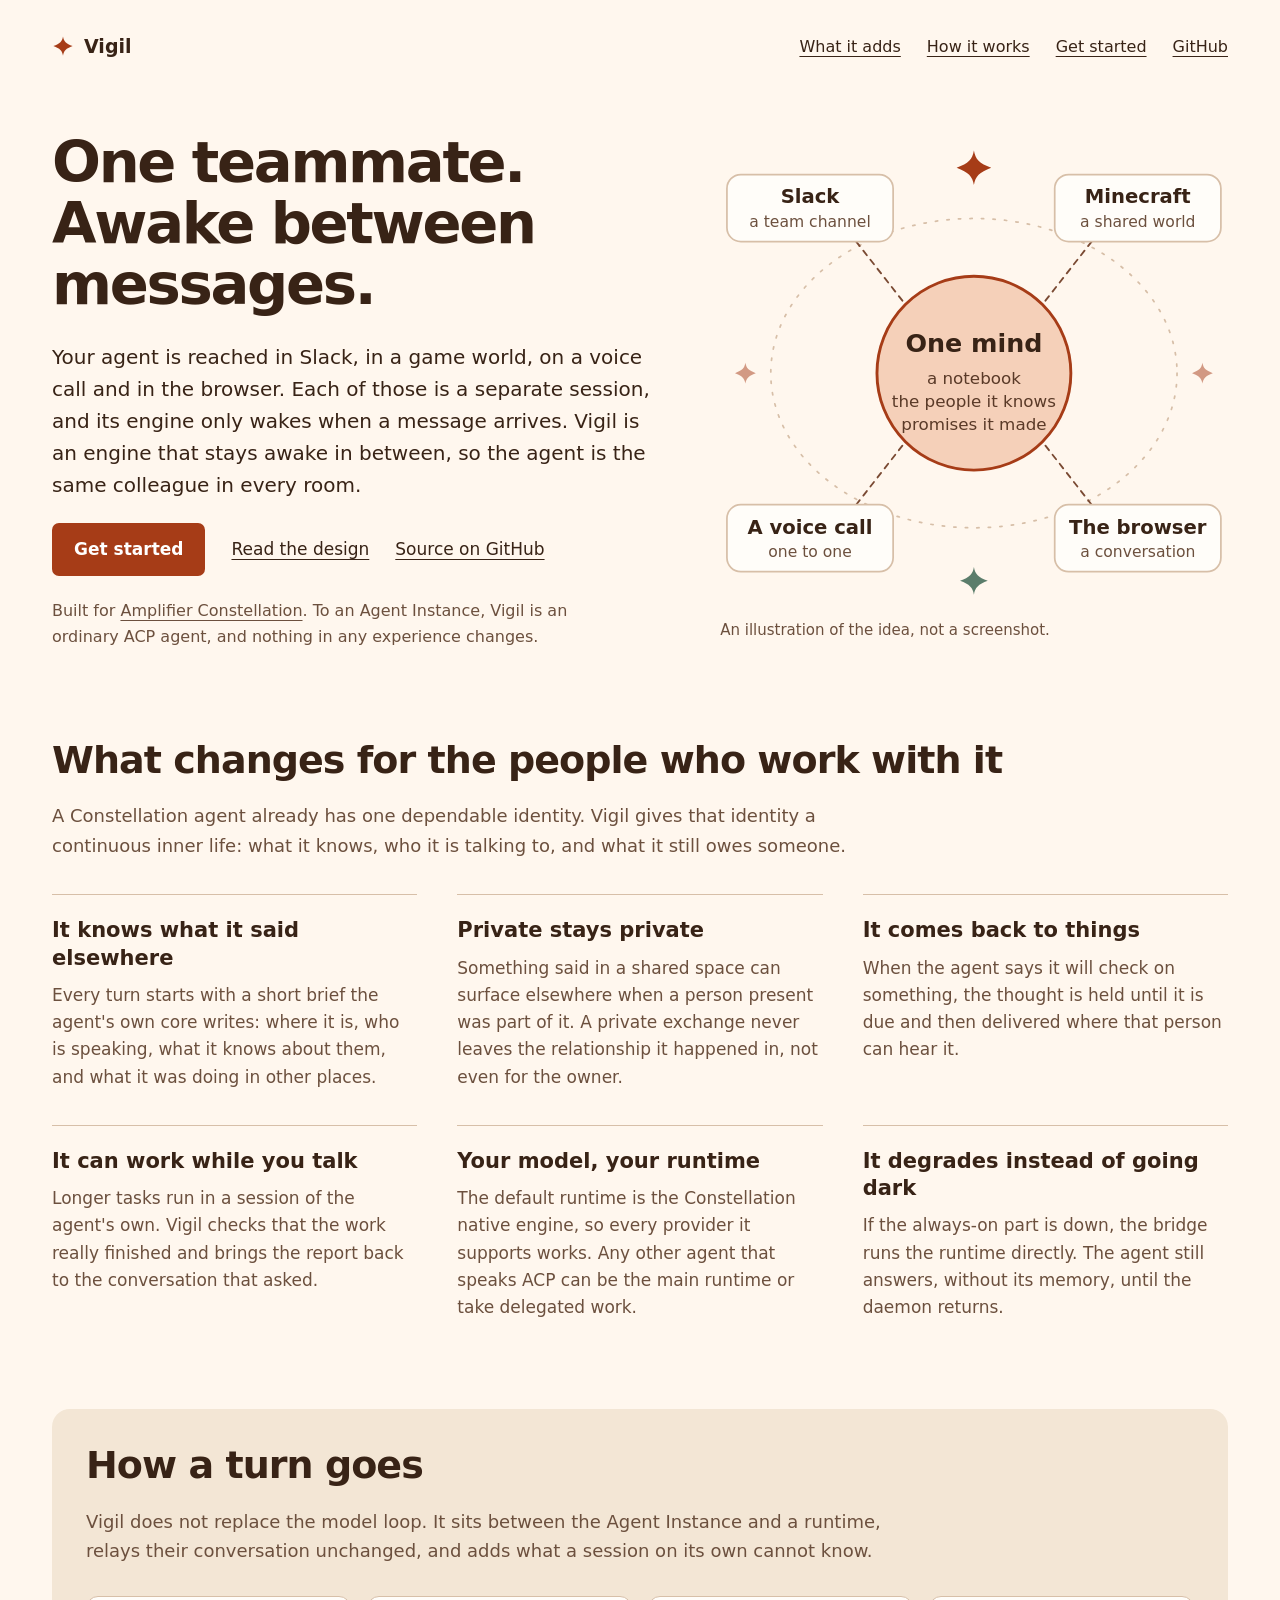
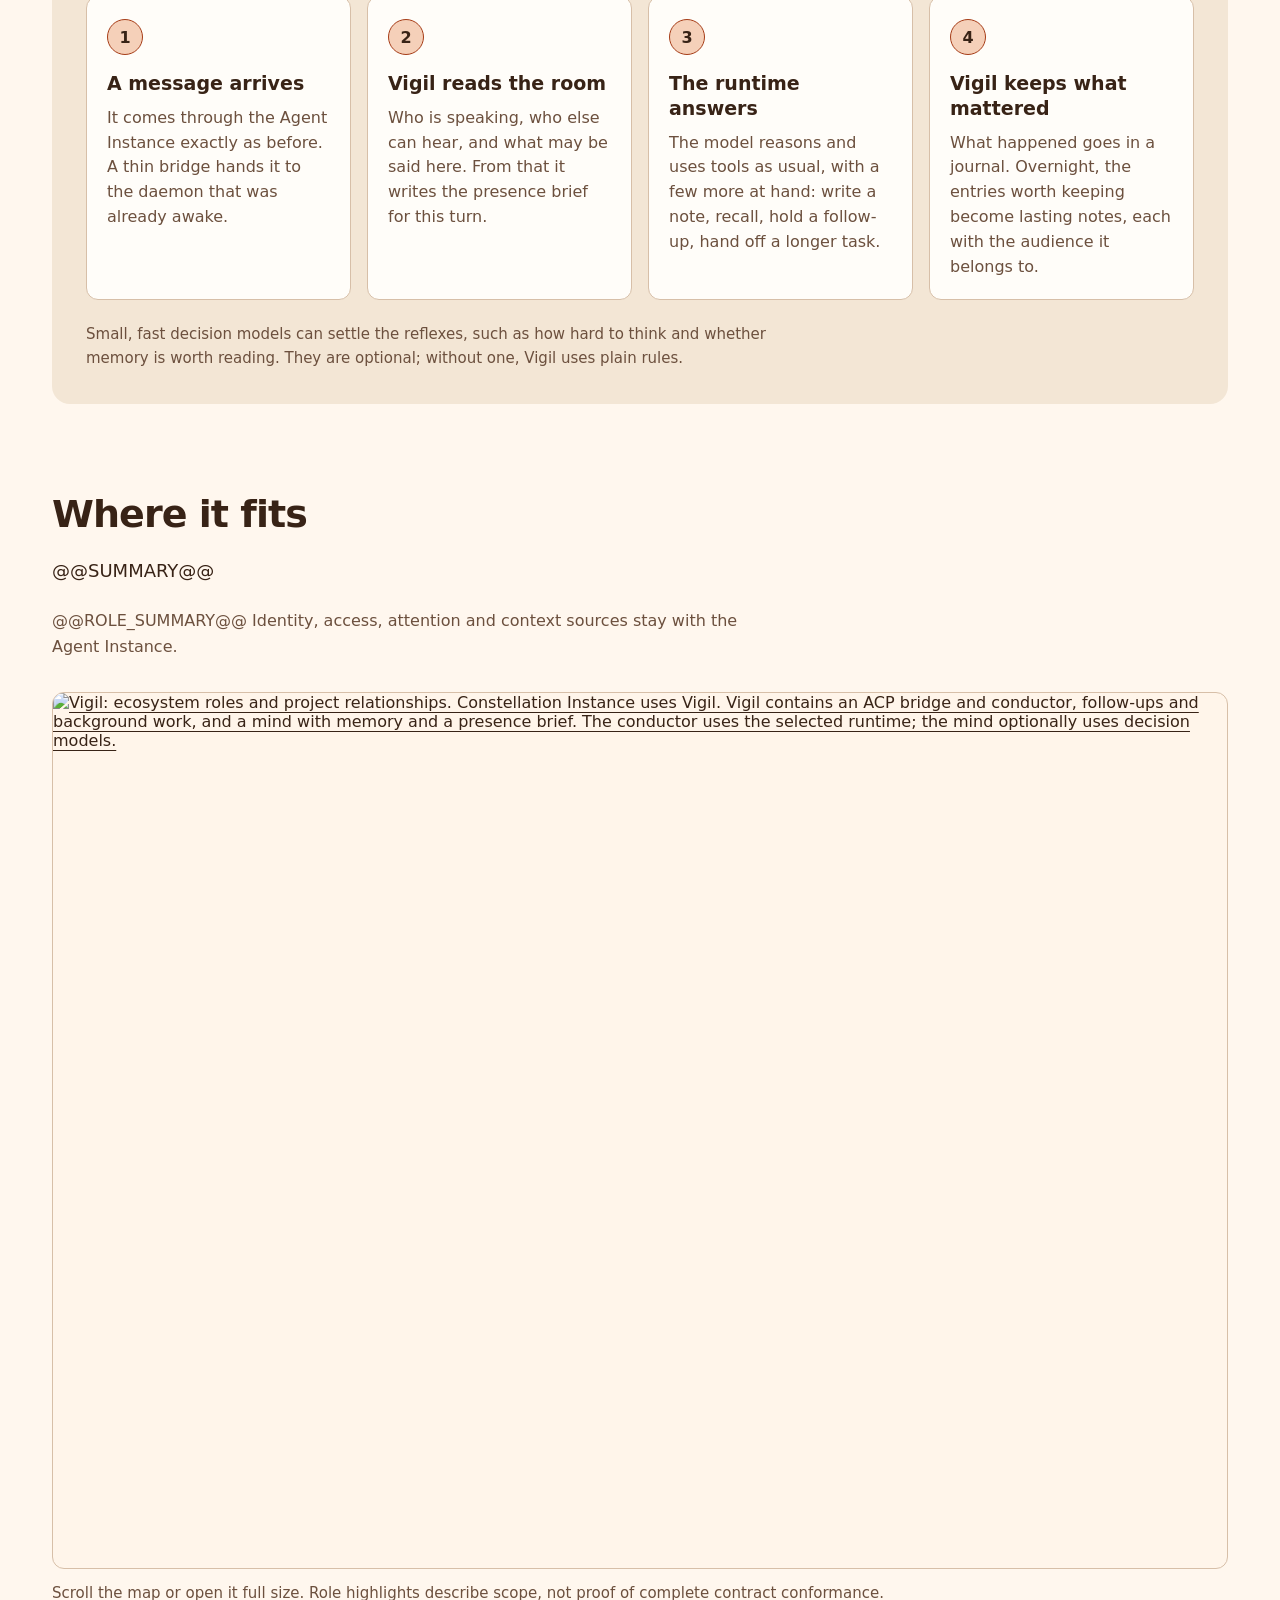
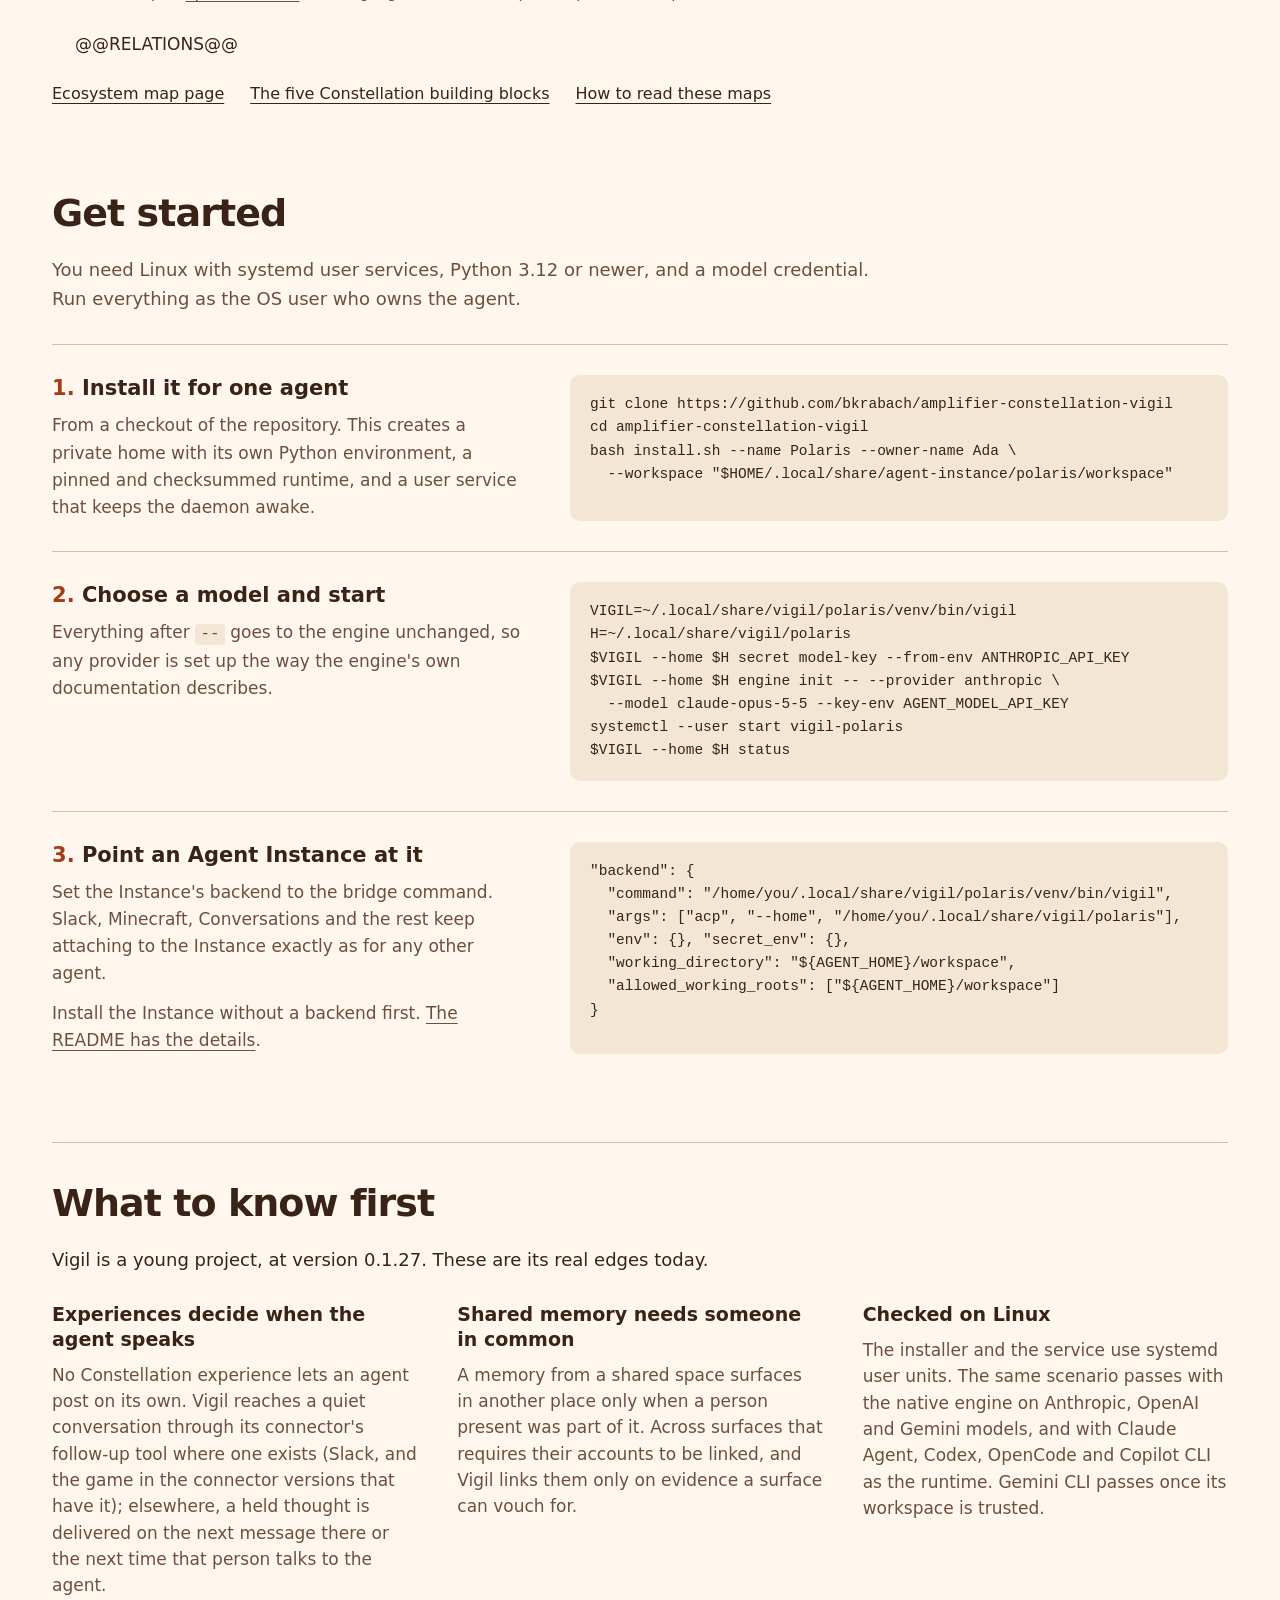
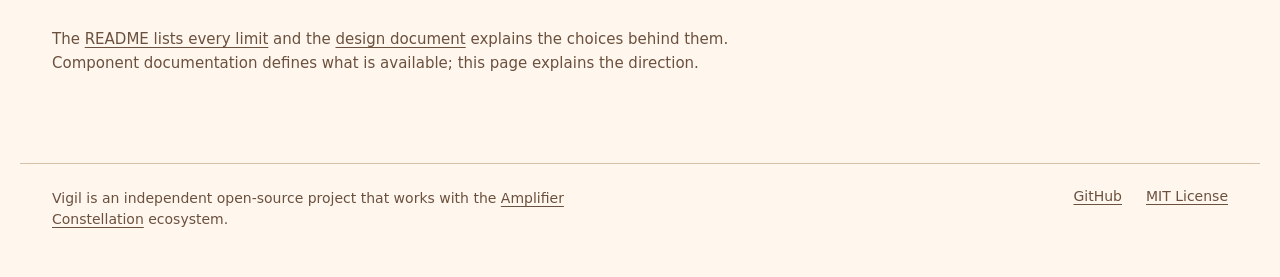
==== site/index.html @ effc46df "Read the game connector's new prompt, and stop asking it for a tool it removed The game connector's " ====
<!doctype html>
<html lang="en">
<head>
  <meta charset="utf-8">
  <meta name="viewport" content="width=device-width,initial-scale=1">
  <meta name="description" content="Vigil keeps a Constellation agent awake between messages: one memory across every place it is reached, promises it keeps, and background work of its own.">
  <meta property="og:type" content="website">
  <meta property="og:title" content="Vigil · One teammate, awake between messages">
  <meta property="og:description" content="An always-on engine for an Amplifier Constellation agent: one memory across every place, promises it keeps, and background work of its own.">
  <meta property="og:url" content="https://bkrabach.github.io/amplifier-constellation-vigil/">
  <meta property="og:image" content="https://bkrabach.github.io/amplifier-constellation-vigil/assets/social-card.png">
  <meta name="twitter:card" content="summary_large_image">
  <title>Vigil · One teammate, awake between messages</title>
  <link rel="icon" href="assets/icon.svg" type="image/svg+xml">
  <link rel="stylesheet" href="style.css">
</head>
<body>
  <a class="skip" href="#main">Skip to content</a>
  <header class="masthead">
    <a class="brand" href="./"><svg viewBox="0 0 24 24" aria-hidden="true"><path d="M12 1.5C12.9 6.9 15.2 9.2 22.5 12 15.2 14.8 12.9 17.1 12 22.5 11.1 17.1 8.8 14.8 1.5 12 8.8 9.2 11.1 6.9 12 1.5Z" fill="#a63c17"/></svg>Vigil</a>
    <nav aria-label="Page"><a href="#adds">What it adds</a><a href="#turn">How it works</a><a href="#start">Get started</a><a href="https://github.com/bkrabach/amplifier-constellation-vigil">GitHub</a></nav>
  </header>
  <main id="main">
    <section class="intro" aria-labelledby="intro-title">
      <div>
        <h1 id="intro-title">One teammate.<br>Awake between messages.</h1>
        <p>Your agent is reached in Slack, in a game world, on a voice call and in the browser. Each of those is a separate session, and its engine only wakes when a message arrives. Vigil is an engine that stays awake in between, so the agent is the same colleague in every room.</p>
        <p class="actions"><a class="cta" href="#start">Get started</a><a href="https://github.com/bkrabach/amplifier-constellation-vigil/blob/main/docs/DESIGN.md">Read the design</a><a href="https://github.com/bkrabach/amplifier-constellation-vigil">Source on GitHub</a></p>
        <p class="family">Built for <a href="https://microsoft.github.io/amplifier-constellation/">Amplifier Constellation</a>. To an Agent Instance, Vigil is an ordinary ACP agent, and nothing in any experience changes.</p>
      </div>
      <figure class="hero-art">
        <svg viewBox="0 0 440 404" role="img" aria-labelledby="hero-title hero-desc" font-family="'Trebuchet MS', system-ui, sans-serif">
          <title id="hero-title">One mind behind four places</title>
          <desc id="hero-desc">Four places where people reach the agent, a Slack channel, a game world, a voice call and a browser conversation, all connect to one mind that holds a notebook, the people it knows and the promises it made.</desc>
          <ellipse cx="220" cy="202" rx="176" ry="134" fill="none" stroke="#d7bfa8" stroke-width="1.5" stroke-dasharray="2 8" stroke-linecap="round"/>
          <g stroke="#7a4a33" stroke-width="1.6" stroke-dasharray="5 5" stroke-linecap="round" fill="none">
            <path d="M118 88 L161 143"/>
            <path d="M322 88 L279 143"/>
            <path d="M118 316 L161 261"/>
            <path d="M322 316 L279 261"/>
          </g>
          <path d="M220 9C221.3 16.7 224.6 20 235 24 224.6 28 221.3 31.3 220 39 218.7 31.3 215.4 28 205 24 215.4 20 218.7 16.7 220 9Z" fill="#a63c17"/>
          <path d="M22 193C22.8 197.6 24.7 199.6 31 202 24.7 204.4 22.8 206.4 22 211 21.2 206.4 19.3 204.4 13 202 19.3 199.6 21.2 197.6 22 193Z" fill="#a63c17" opacity=".5"/>
          <path d="M418 193C418.8 197.6 420.7 199.6 427 202 420.7 204.4 418.8 206.4 418 211 417.2 206.4 415.3 204.4 409 202 415.3 199.6 417.2 197.6 418 193Z" fill="#a63c17" opacity=".5"/>
          <path d="M220 370C221 376.2 223.7 378.8 232 382 223.7 385.2 221 387.8 220 394 219 387.8 216.3 385.2 208 382 216.3 378.8 219 376.2 220 370Z" fill="#3e6753" opacity=".85"/>
          <circle cx="220" cy="202" r="84" fill="#f5d0b9" stroke="#a63c17" stroke-width="2.5"/>
          <text x="220" y="184" text-anchor="middle" font-size="22" font-weight="700" fill="#382316">One mind</text>
          <g font-size="14.5" fill="#5a3a28" text-anchor="middle">
            <text x="220" y="211">a notebook</text>
            <text x="220" y="231">the people it knows</text>
            <text x="220" y="251">promises it made</text>
          </g>
          <g fill="#fffdf9" stroke="#d7bfa8" stroke-width="1.5">
            <rect x="6" y="30" width="144" height="58" rx="12"/>
            <rect x="290" y="30" width="144" height="58" rx="12"/>
            <rect x="6" y="316" width="144" height="58" rx="12"/>
            <rect x="290" y="316" width="144" height="58" rx="12"/>
          </g>
          <g text-anchor="middle" fill="#382316" font-size="17" font-weight="700">
            <text x="78" y="55">Slack</text>
            <text x="362" y="55">Minecraft</text>
            <text x="78" y="341">A voice call</text>
            <text x="362" y="341">The browser</text>
          </g>
          <g text-anchor="middle" fill="#6c503e" font-size="13.5">
            <text x="78" y="75">a team channel</text>
            <text x="362" y="75">a shared world</text>
            <text x="78" y="361">one to one</text>
            <text x="362" y="361">a conversation</text>
          </g>
        </svg>
        <figcaption>An illustration of the idea, not a screenshot.</figcaption>
      </figure>
    </section>

    <section id="adds" aria-labelledby="adds-title">
      <h2 id="adds-title">What changes for the people who work with it</h2>
      <p class="section-copy">A Constellation agent already has one dependable identity. Vigil gives that identity a continuous inner life: what it knows, who it is talking to, and what it still owes someone.</p>
      <ul class="adds">
        <li><h3>It knows what it said elsewhere</h3><p>Every turn starts with a short brief the agent's own core writes: where it is, who is speaking, what it knows about them, and what it was doing in other places.</p></li>
        <li><h3>Private stays private</h3><p>Something said in a shared space can surface elsewhere when a person present was part of it. A private exchange never leaves the relationship it happened in, not even for the owner.</p></li>
        <li><h3>It comes back to things</h3><p>When the agent says it will check on something, the thought is held until it is due and then delivered where that person can hear it.</p></li>
        <li><h3>It can work while you talk</h3><p>Longer tasks run in a session of the agent's own. Vigil checks that the work really finished and brings the report back to the conversation that asked.</p></li>
        <li><h3>Your model, your runtime</h3><p>The default runtime is the Constellation native engine, so every provider it supports works. Any other agent that speaks ACP can be the main runtime or take delegated work.</p></li>
        <li><h3>It degrades instead of going dark</h3><p>If the always-on part is down, the bridge runs the runtime directly. The agent still answers, without its memory, until the daemon returns.</p></li>
      </ul>
    </section>

    <section id="turn" class="turn" aria-labelledby="turn-title">
      <h2 id="turn-title">How a turn goes</h2>
      <p class="section-copy">Vigil does not replace the model loop. It sits between the Agent Instance and a runtime, relays their conversation unchanged, and adds what a session on its own cannot know.</p>
      <ol class="steps">
        <li><h3>A message arrives</h3><p>It comes through the Agent Instance exactly as before. A thin bridge hands it to the daemon that was already awake.</p></li>
        <li><h3>Vigil reads the room</h3><p>Who is speaking, who else can hear, and what may be said here. From that it writes the presence brief for this turn.</p></li>
        <li><h3>The runtime answers</h3><p>The model reasons and uses tools as usual, with a few more at hand: write a note, recall, hold a follow-up, hand off a longer task.</p></li>
        <li><h3>Vigil keeps what mattered</h3><p>What happened goes in a journal. Overnight, the entries worth keeping become lasting notes, each with the audience it belongs to.</p></li>
      </ol>
      <p class="small">Small, fast decision models can settle the reflexes, such as how hard to think and whether memory is worth reading. They are optional; without one, Vigil uses plain rules.</p>
    </section>

    <section id="fits" aria-labelledby="fits-title">
      <h2 id="fits-title">Where it fits</h2>
      <p>@@SUMMARY@@</p>
      <p class="role-summary">@@ROLE_SUMMARY@@ Identity, access, attention and context sources stay with the Agent Instance.</p>
      <figure>
        <div class="map-scroll" role="region" tabindex="0" aria-label="Scrollable project map"><a href="ecosystem/map.svg"><img src="ecosystem/map.svg" width="1200" height="894" alt="Vigil: ecosystem roles and project relationships. Constellation Instance uses Vigil. Vigil contains an ACP bridge and conductor, follow-ups and background work, and a mind with memory and a presence brief. The conductor uses the selected runtime; the mind optionally uses decision models."></a></div>
        <figcaption>Scroll the map or <a href="ecosystem/map.svg">open it full size</a>. Role highlights describe scope, not proof of complete contract conformance.</figcaption>
      </figure>
      <ul class="relations">
@@RELATIONS@@
      </ul>
      <ul class="links">
        <li><a href="ecosystem/">Ecosystem map page</a></li>
        <li><a href="https://microsoft.github.io/amplifier-constellation/">The five Constellation building blocks</a></li>
        <li><a href="https://github.com/microsoft/amplifier-constellation/blob/main/docs/ecosystem-maps.md">How to read these maps</a></li>
      </ul>
    </section>

    <section id="start" class="start" aria-labelledby="start-title">
      <h2 id="start-title">Get started</h2>
      <p class="section-copy">You need Linux with systemd user services, Python 3.12 or newer, and a model credential. Run everything as the OS user who owns the agent.</p>
      <ol>
        <li>
          <div><h3>Install it for one agent</h3><p>From a checkout of the repository. This creates a private home with its own Python environment, a pinned and checksummed runtime, and a user service that keeps the daemon awake.</p></div>
          <pre tabindex="0"><code>git clone https://github.com/bkrabach/amplifier-constellation-vigil
cd amplifier-constellation-vigil
bash install.sh --name Polaris --owner-name Ada \
  --workspace "$HOME/.local/share/agent-instance/polaris/workspace"</code></pre>
        </li>
        <li>
          <div><h3>Choose a model and start</h3><p>Everything after <code>--</code> goes to the engine unchanged, so any provider is set up the way the engine's own documentation describes.</p></div>
          <pre tabindex="0"><code>VIGIL=~/.local/share/vigil/polaris/venv/bin/vigil
H=~/.local/share/vigil/polaris
$VIGIL --home $H secret model-key --from-env ANTHROPIC_API_KEY
$VIGIL --home $H engine init -- --provider anthropic \
  --model claude-opus-5-5 --key-env AGENT_MODEL_API_KEY
systemctl --user start vigil-polaris
$VIGIL --home $H status</code></pre>
        </li>
        <li>
          <div><h3>Point an Agent Instance at it</h3><p>Set the Instance's backend to the bridge command. Slack, Minecraft, Conversations and the rest keep attaching to the Instance exactly as for any other agent.</p><p>Install the Instance without a backend first. <a href="https://github.com/bkrabach/amplifier-constellation-vigil#host-it-in-an-agent-instance">The README has the details</a>.</p></div>
          <pre tabindex="0"><code>"backend": {
  "command": "/home/you/.local/share/vigil/polaris/venv/bin/vigil",
  "args": ["acp", "--home", "/home/you/.local/share/vigil/polaris"],
  "env": {}, "secret_env": {},
  "working_directory": "${AGENT_HOME}/workspace",
  "allowed_working_roots": ["${AGENT_HOME}/workspace"]
}</code></pre>
        </li>
      </ol>
    </section>

    <section id="limits" class="next" aria-labelledby="limits-title">
      <h2 id="limits-title">What to know first</h2>
      <p>Vigil is a young project, at version 0.1.27. These are its real edges today.</p>
      <dl>
        <div><dt>Experiences decide when the agent speaks</dt><dd>No Constellation experience lets an agent post on its own. Vigil reaches a quiet conversation through its connector's follow-up tool where one exists (Slack, and the game in the connector versions that have it); elsewhere, a held thought is delivered on the next message there or the next time that person talks to the agent.</dd></div>
        <div><dt>Shared memory needs someone in common</dt><dd>A memory from a shared space surfaces in another place only when a person present was part of it. Across surfaces that requires their accounts to be linked, and Vigil links them only on evidence a surface can vouch for.</dd></div>
        <div><dt>Checked on Linux</dt><dd>The installer and the service use systemd user units. The same scenario passes with the native engine on Anthropic, OpenAI and Gemini models, and with Claude Agent, Codex, OpenCode and Copilot CLI as the runtime. Gemini CLI passes once its workspace is trusted.</dd></div>
      </dl>
      <p class="small">The <a href="https://github.com/bkrabach/amplifier-constellation-vigil#limits-to-know-about">README lists every limit</a> and the <a href="https://github.com/bkrabach/amplifier-constellation-vigil/blob/main/docs/DESIGN.md">design document</a> explains the choices behind them. Component documentation defines what is available; this page explains the direction.</p>
    </section>
  </main>
  <footer><span>Vigil is an independent open-source project that works with the <a href="https://github.com/microsoft/amplifier-constellation">Amplifier Constellation</a> ecosystem.</span><a href="https://github.com/bkrabach/amplifier-constellation-vigil">GitHub</a><a href="https://github.com/bkrabach/amplifier-constellation-vigil/blob/main/LICENSE">MIT License</a></footer>
</body>
</html>
---- site/style.css ----
/* Vigil product page. Colours, type and spacing follow the Amplifier Constellation
   site so the two read as one family. */
:root {
  color-scheme: light;
  --paper: #fff7ee;
  --panel: #f3e6d5;
  --card: #fffdf9;
  --ink: #382316;
  --muted: #6c503e;
  --line: #d7bfa8;
  --rust: #a63c17;
  --rust-dark: #803019;
  --blush: #f5d0b9;
  --sage: #3e6753;
  --focus: #126d72;
  font-family: "Trebuchet MS", system-ui, sans-serif;
  color: var(--ink);
  background: var(--paper);
}

* { box-sizing: border-box; }
body { margin: 0; }

a { color: inherit; text-underline-offset: .23em; text-decoration-thickness: 1px; }
a:hover { color: var(--sage); }
a:focus-visible, summary:focus-visible, .map-scroll:focus-visible, pre:focus-visible {
  outline: 3px solid var(--focus);
  outline-offset: 5px;
}

.skip { position: absolute; top: -80px; left: 20px; padding: 12px; background: white; z-index: 5; }
.skip:focus { top: 12px; }

.masthead, main, footer { max-width: 1240px; margin: auto; padding-inline: 32px; }

.masthead { min-height: 92px; display: flex; justify-content: space-between; align-items: center; gap: 24px; }
.brand { display: inline-flex; align-items: center; gap: 10px; text-decoration: none; font-size: 19px; font-weight: 700; }
.brand svg { width: 22px; height: 22px; flex: none; }
.masthead nav { display: flex; flex-wrap: wrap; gap: 4px 26px; font-size: 16px; }
.masthead nav a { padding-block: 12px; }

/* Introduction */
.intro { display: grid; grid-template-columns: 1.2fr 1fr; align-items: center; gap: 5%; padding: 40px 0 64px; }
.intro h1 { font-size: clamp(40px, 4.5vw, 62px); line-height: 1.06; letter-spacing: -.04em; margin: 0 0 26px; }
.intro p { font-size: 20px; line-height: 1.6; margin: 0 0 22px; max-width: 33em; }
.intro .family { font-size: 16px; color: var(--muted); margin-bottom: 0; }
.intro .actions { font-size: 17px; }
.actions { display: flex; flex-wrap: wrap; align-items: center; gap: 12px 26px; margin-block: 30px 24px; }
.cta { display: inline-block; background: var(--rust); color: white; padding: 13px 22px; border-radius: 7px; font-weight: 700; text-decoration: none; }
.cta:hover { background: var(--rust-dark); color: white; }
.hero-art { margin: 0; }
.hero-art svg { display: block; width: 100%; height: auto; }

section { margin-bottom: 88px; scroll-margin-top: 24px; }
section.intro { margin-bottom: 24px; }
h2 { font-size: clamp(25px, 3vw, 38px); line-height: 1.2; letter-spacing: -.025em; margin: 0 0 18px; text-wrap: balance; }
h3 { font-size: 21px; line-height: 1.3; margin: 0 0 10px; }
p { font-size: 18px; line-height: 1.65; margin: 0 0 22px; max-width: 72ch; }
.section-copy { color: var(--muted); }
figure { margin: 32px 0 0; }
figcaption, .small { font-size: 15px; line-height: 1.6; color: var(--muted); }
figcaption { margin-top: 12px; }

/* What it adds */
.adds { list-style: none; margin: 34px 0 0; padding: 0; display: grid; grid-template-columns: repeat(3, minmax(0, 1fr)); gap: 34px 40px; }
.adds li { border-top: 1px solid var(--line); padding-top: 22px; }
.adds p { font-size: 17px; line-height: 1.6; color: var(--muted); margin: 0; }

/* How a turn goes */
.turn { padding: 34px; background: var(--panel); border-radius: 18px; }
.steps { list-style: none; margin: 30px 0 0; padding: 0; display: grid; grid-template-columns: repeat(4, minmax(0, 1fr)); gap: 16px; counter-reset: step; }
.steps li { background: var(--card); border: 1px solid var(--line); border-radius: 12px; padding: 22px 20px 20px; counter-increment: step; }
.steps li::before {
  content: counter(step);
  display: grid; place-items: center;
  width: 34px; height: 34px; margin-bottom: 16px;
  border-radius: 50%; background: var(--blush); border: 1.5px solid var(--rust);
  font-weight: 700; font-size: 16px; font-variant-numeric: tabular-nums;
}
.steps h3 { font-size: 19px; }
.steps p { font-size: 16px; line-height: 1.55; color: var(--muted); margin: 0; }
.turn .small { margin: 22px 0 0; }

/* Where it fits */
.map-scroll { overflow-x: auto; overscroll-behavior-x: contain; border: 1px solid var(--line); border-radius: 12px; background: #fff5ea; }
.map-scroll img { display: block; min-width: 960px; width: 100%; height: auto; }
.relations { margin: 26px 0 0; padding-left: 23px; font-size: 17px; line-height: 1.6; }
.relations li { margin-bottom: 8px; }
.role-summary { font-size: 16px; color: var(--muted); }
.links { display: flex; flex-wrap: wrap; gap: 10px 26px; font-size: 16px; margin: 26px 0 0; padding: 0; list-style: none; }

/* Get started */
.start ol { list-style: none; margin: 30px 0 0; padding: 0; counter-reset: start; }
.start ol > li { counter-increment: start; display: grid; grid-template-columns: minmax(0, 5fr) minmax(0, 7fr); gap: 16px 48px; border-top: 1px solid var(--line); padding-block: 30px; }
.start ol > li:last-child { padding-bottom: 0; }
.start h3::before { content: counter(start) ". "; color: var(--rust); }
.start li p { font-size: 17px; line-height: 1.6; color: var(--muted); margin: 0 0 12px; }
.start li p:last-child { margin-bottom: 0; }
pre { margin: 0; padding: 18px 20px; background: var(--panel); border-radius: 10px; overflow-x: auto; font-size: 14.5px; line-height: 1.6; tab-size: 2; }
code { font-family: ui-monospace, "SFMono-Regular", Menlo, Consolas, "Liberation Mono", monospace; }
p code, li code { font-size: .92em; background: var(--panel); border-radius: 4px; padding: .08em .35em; }
pre code { background: none; padding: 0; font-size: inherit; }

/* Limits */
.next { border-top: 1px solid var(--line); padding-top: 38px; }
.next dl { margin: 28px 0; display: grid; grid-template-columns: repeat(3, minmax(0, 1fr)); gap: 30px 40px; }
.next dt { font-size: 19px; line-height: 1.3; font-weight: 700; margin-bottom: 10px; }
.next dd { margin: 0; font-size: 17px; color: var(--muted); line-height: 1.55; }

footer { border-top: 1px solid var(--line); display: flex; flex-wrap: wrap; gap: 16px 24px; padding-block: 24px 40px; font-size: 14px; color: var(--muted); }
footer span { margin-right: auto; max-width: 62ch; line-height: 1.5; }

@media (max-width: 980px) {
  .adds { grid-template-columns: repeat(2, minmax(0, 1fr)); }
  .steps { grid-template-columns: repeat(2, minmax(0, 1fr)); }
  .next dl { grid-template-columns: repeat(2, minmax(0, 1fr)); }
  .start ol > li { grid-template-columns: 1fr; }
}

@media (max-width: 760px) {
  .masthead, main, footer { padding-inline: 20px; }
  .masthead { align-items: flex-start; flex-direction: column; gap: 4px; padding-block: 20px; }
  .intro { grid-template-columns: 1fr; gap: 28px; padding-block: 24px 40px; }
  .intro h1 { font-size: 44px; }
  .intro p { font-size: 19px; }
  .hero-art { max-width: 460px; }
  section { margin-bottom: 56px; }
  p { font-size: 17px; }
  .adds, .next dl { grid-template-columns: 1fr; gap: 26px; }
  .turn { padding: 20px 16px; }
  .start ol > li { padding-block: 24px; }
  figure { margin-top: 24px; }
}

@media (max-width: 420px) {
  .masthead, main, footer { padding-inline: 16px; }
  .intro h1 { font-size: 36px; }
  .masthead nav { gap: 4px 20px; }
  .masthead nav a:last-child { display: none; } /* the same link is in the introduction and the footer */
  .steps { grid-template-columns: 1fr; }
  pre { padding: 14px; font-size: 13.5px; }
}

@media (prefers-reduced-motion: reduce) {
  * { scroll-behavior: auto !important; }
}
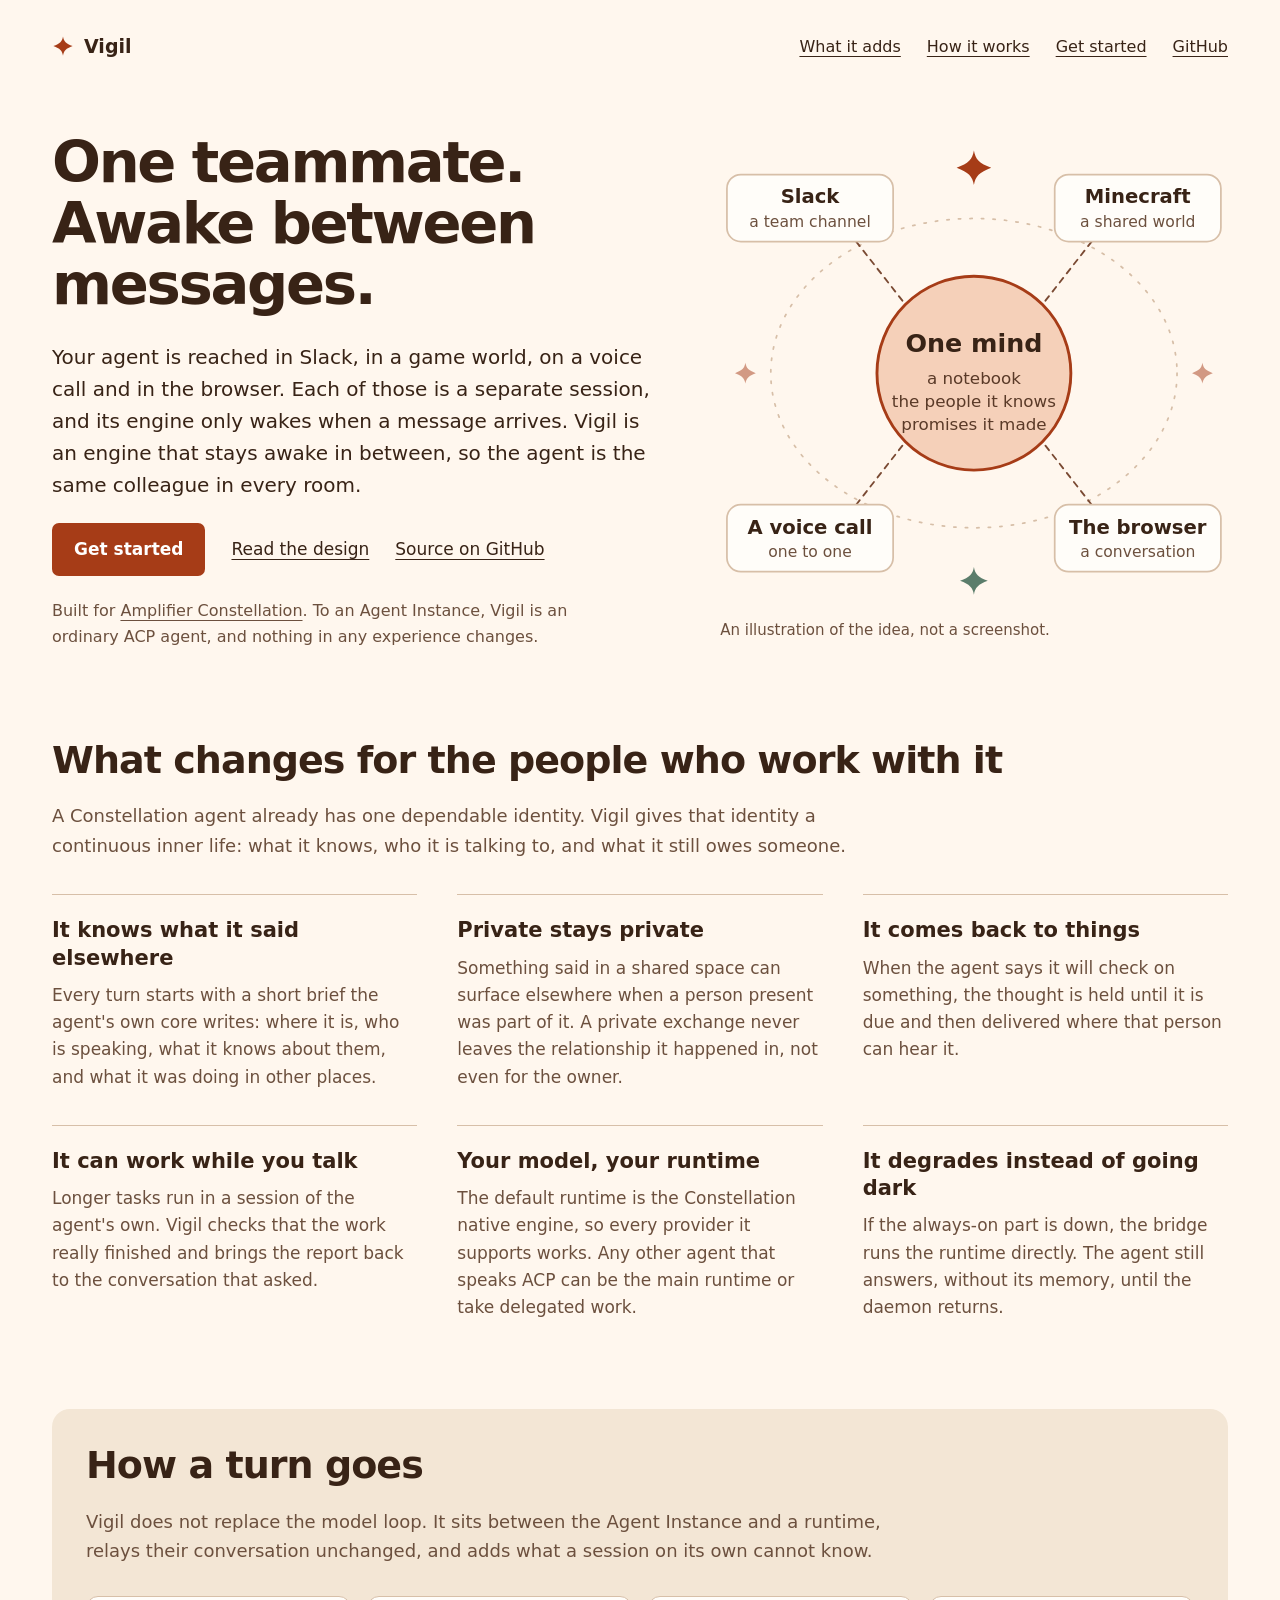
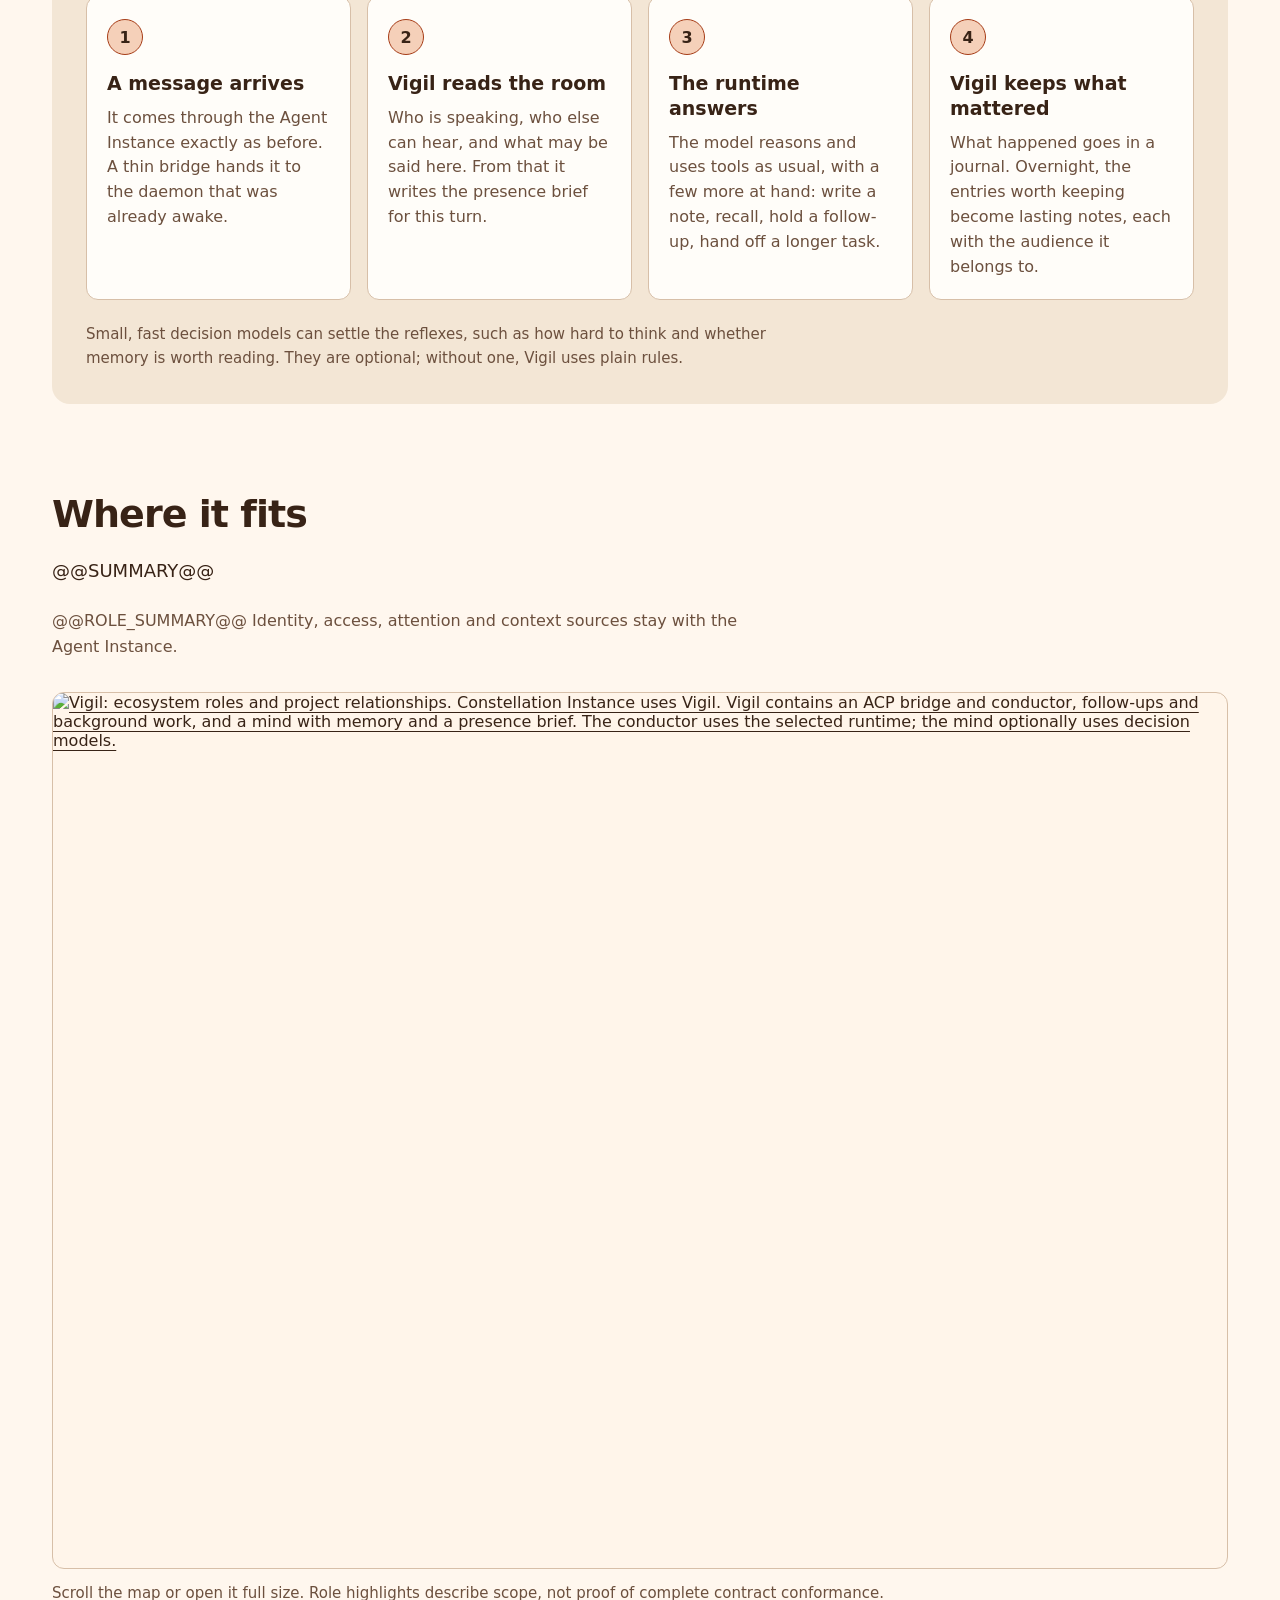
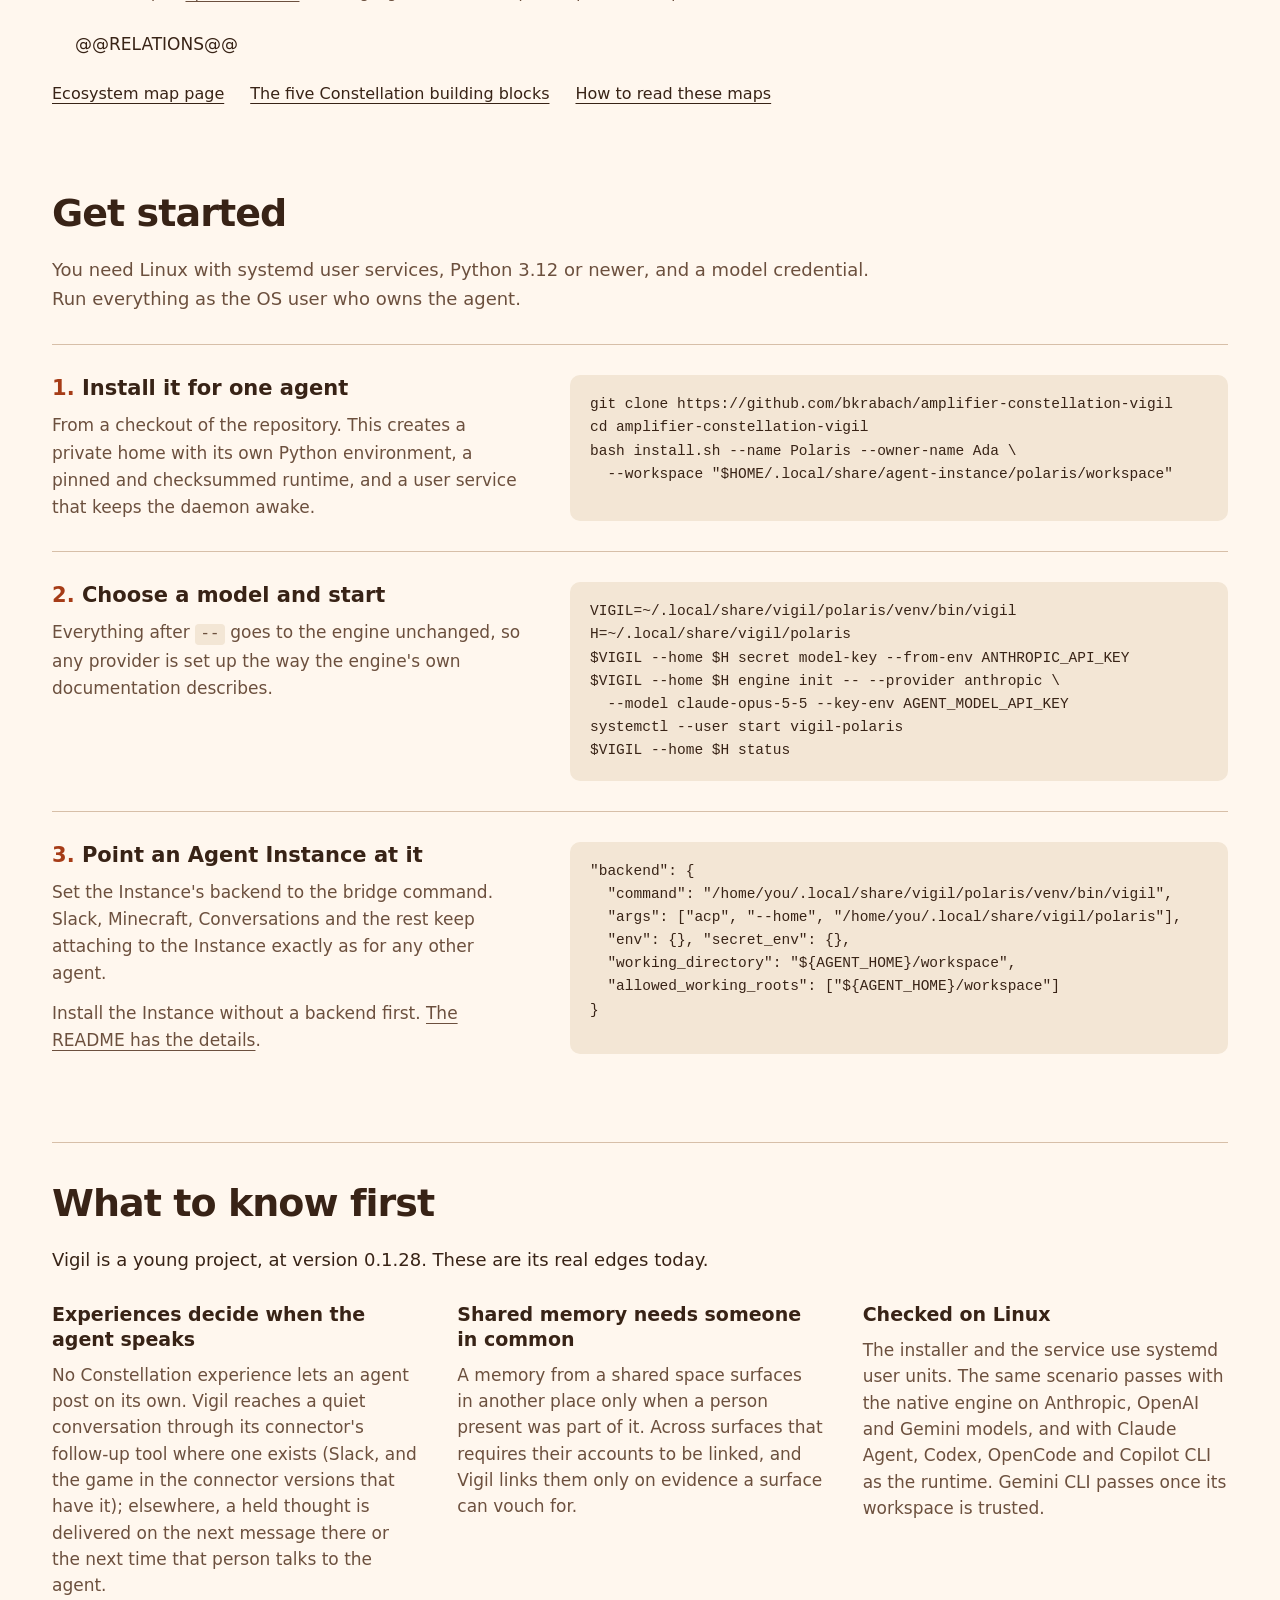
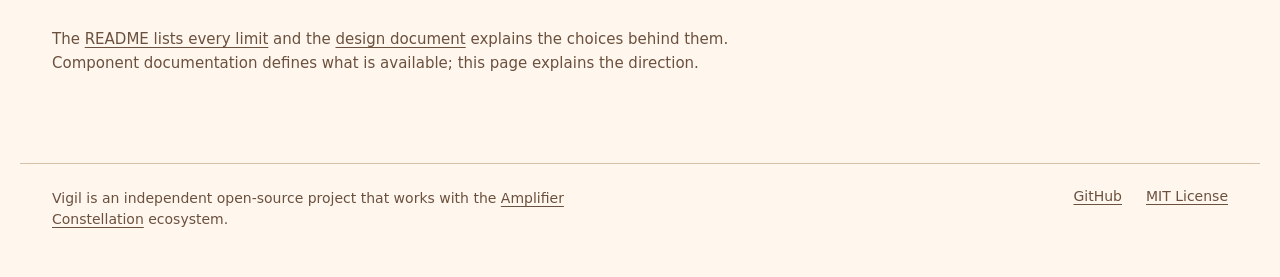
==== commit 716cb7c2: "Say what became of words passed from a call to the game The voice bridge gives a caller's words to t" ====
--- a/site/index.html
+++ b/site/index.html
@@ -152,7 +152,7 @@
 
     <section id="limits" class="next" aria-labelledby="limits-title">
       <h2 id="limits-title">What to know first</h2>
-      <p>Vigil is a young project, at version 0.1.27. These are its real edges today.</p>
+      <p>Vigil is a young project, at version 0.1.28. These are its real edges today.</p>
       <dl>
         <div><dt>Experiences decide when the agent speaks</dt><dd>No Constellation experience lets an agent post on its own. Vigil reaches a quiet conversation through its connector's follow-up tool where one exists (Slack, and the game in the connector versions that have it); elsewhere, a held thought is delivered on the next message there or the next time that person talks to the agent.</dd></div>
         <div><dt>Shared memory needs someone in common</dt><dd>A memory from a shared space surfaces in another place only when a person present was part of it. Across surfaces that requires their accounts to be linked, and Vigil links them only on evidence a surface can vouch for.</dd></div>
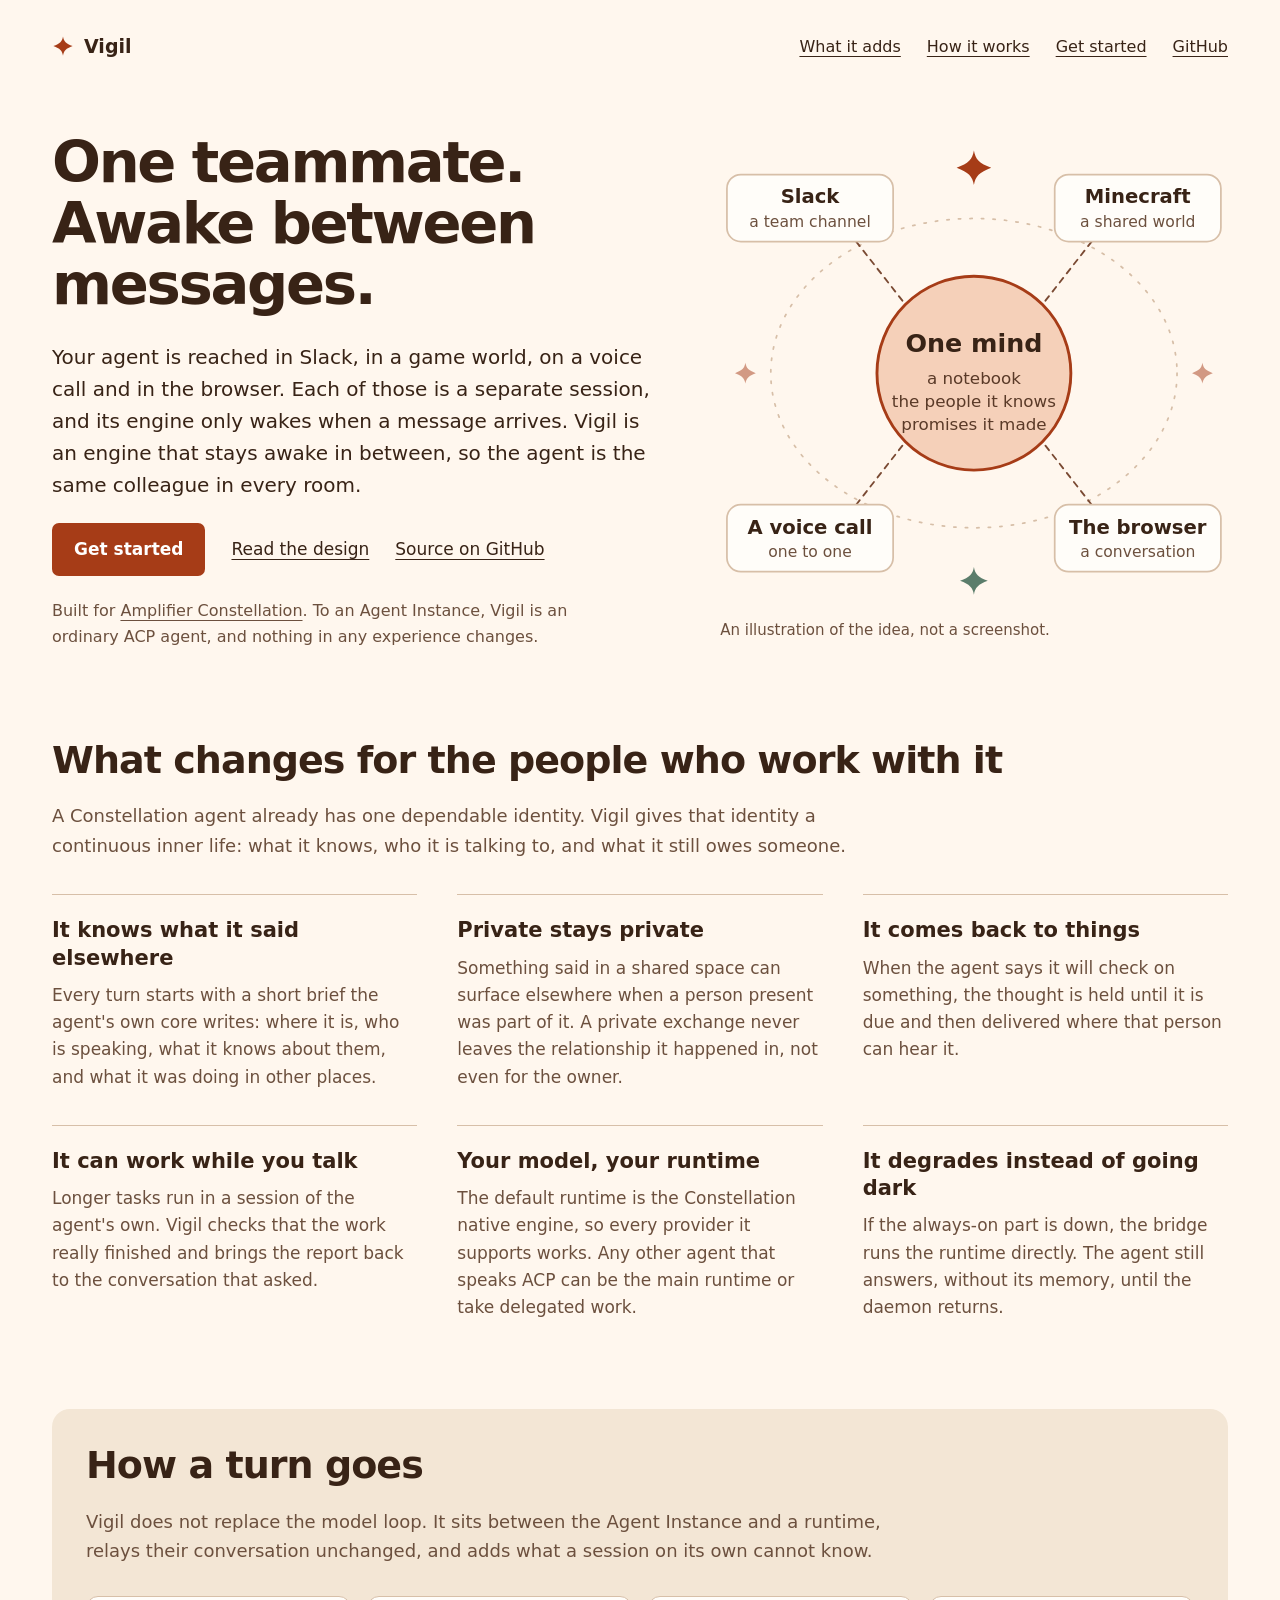
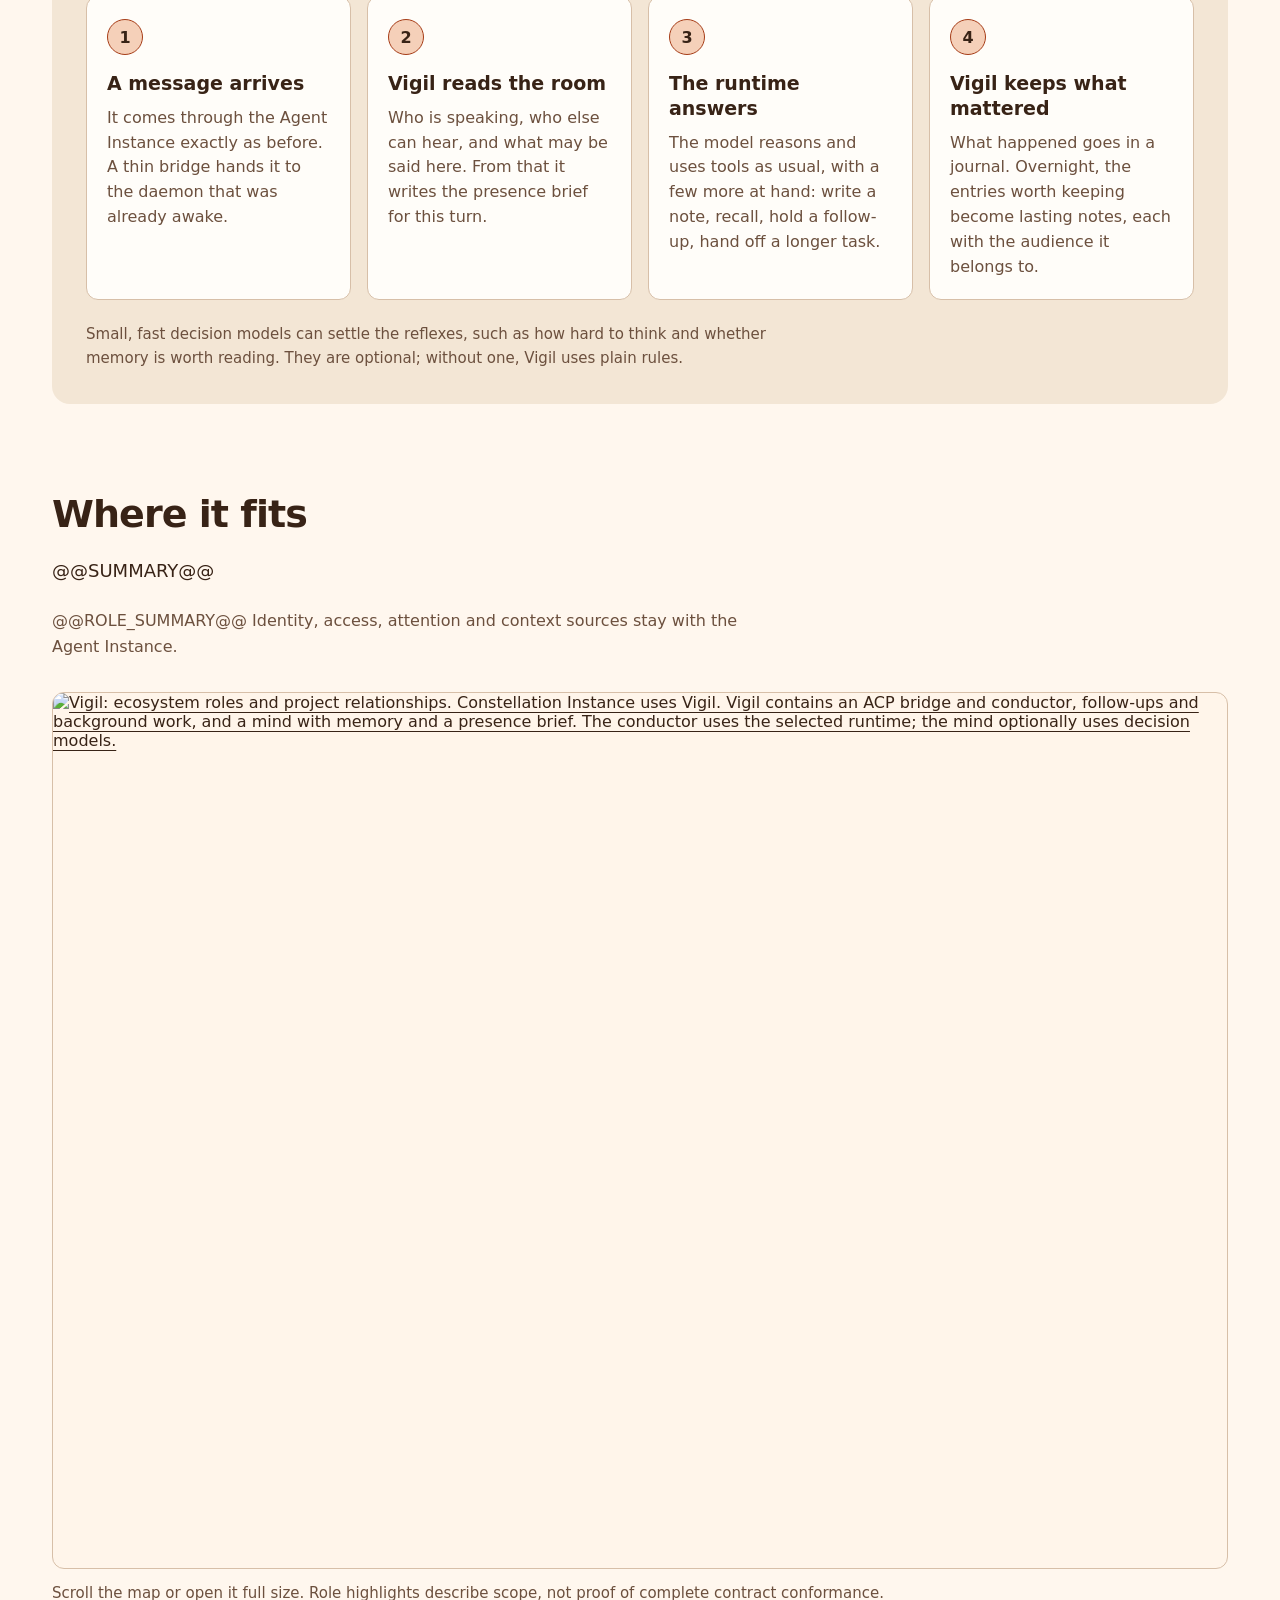
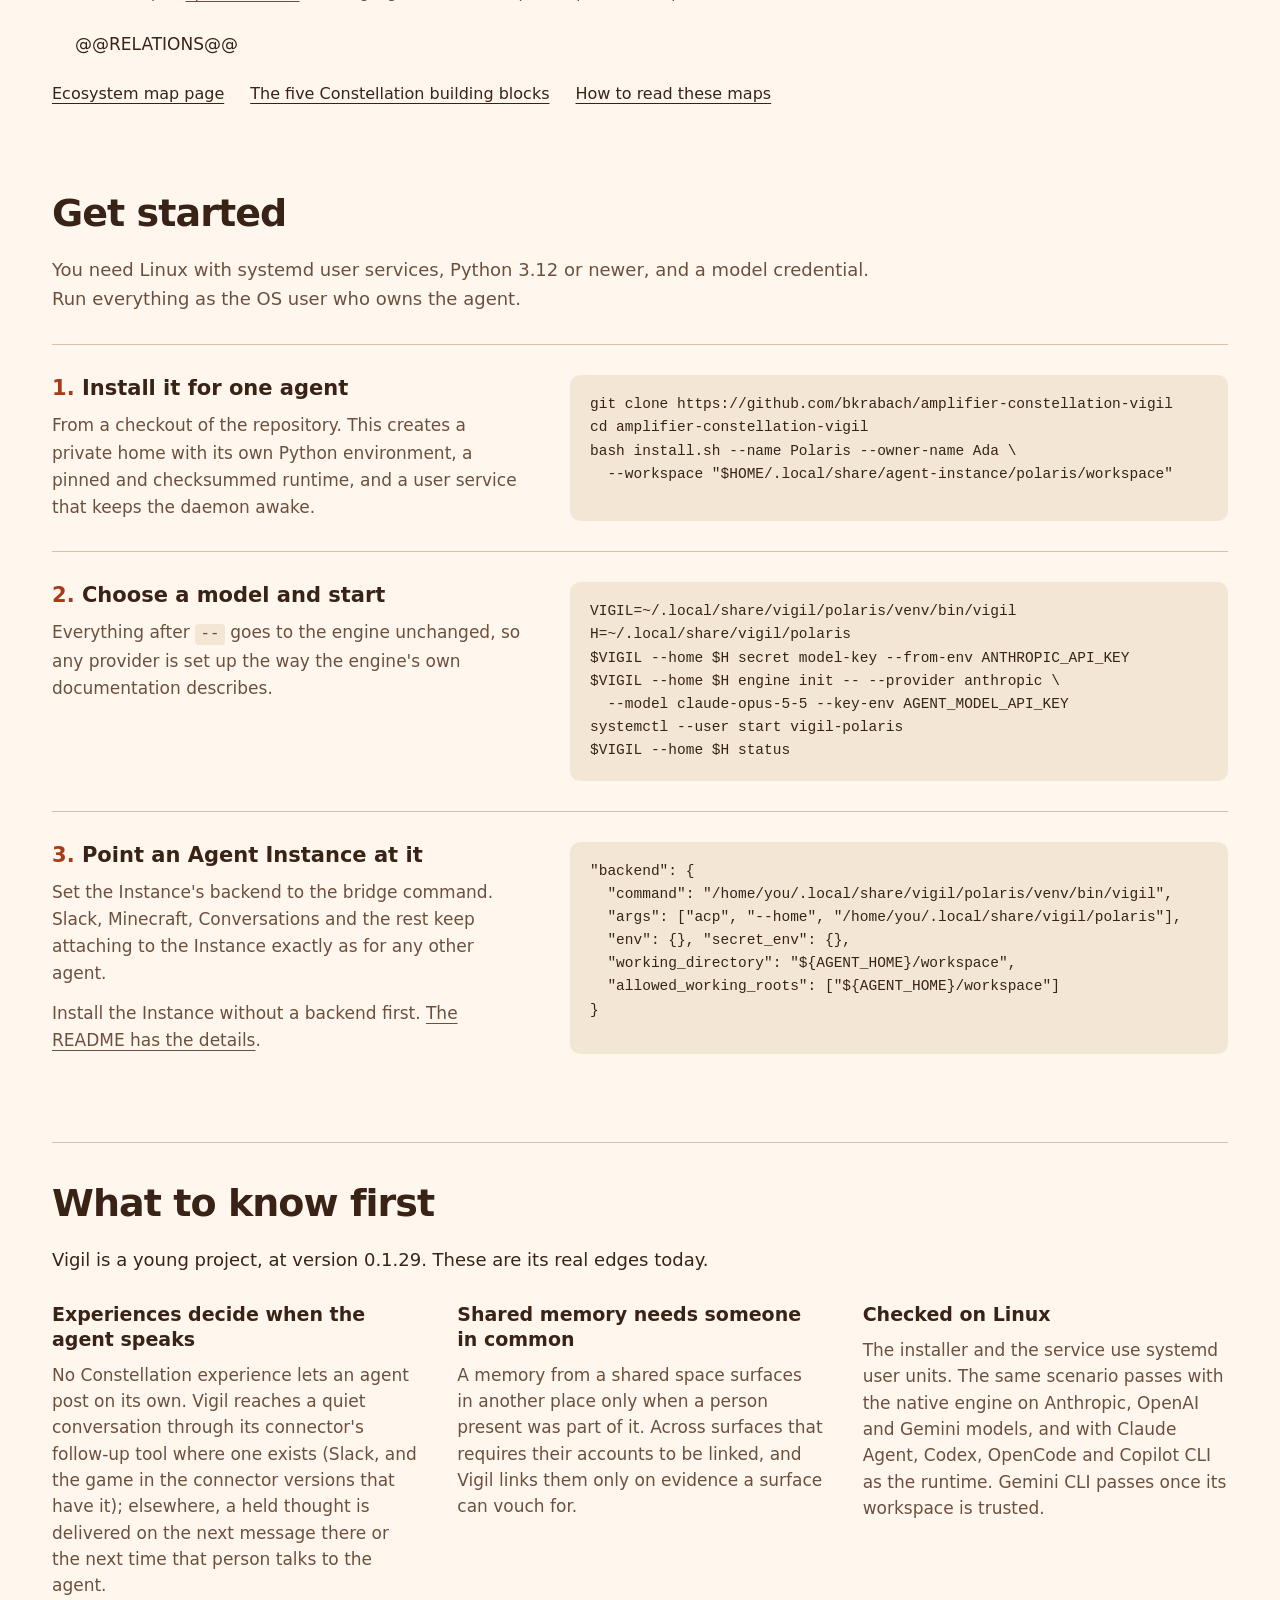
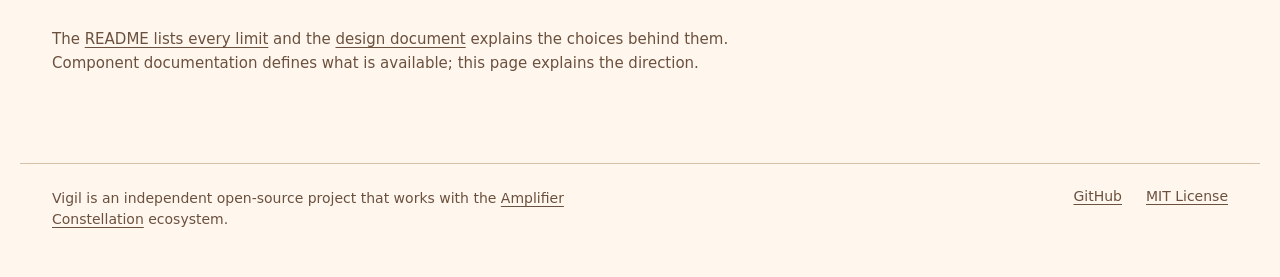
==== commit 4632db4a: "Keep the time for a connector that only sends the prompt The game connector plans nothing since its " ====
--- a/site/index.html
+++ b/site/index.html
@@ -152,7 +152,7 @@
 
     <section id="limits" class="next" aria-labelledby="limits-title">
       <h2 id="limits-title">What to know first</h2>
-      <p>Vigil is a young project, at version 0.1.28. These are its real edges today.</p>
+      <p>Vigil is a young project, at version 0.1.29. These are its real edges today.</p>
       <dl>
         <div><dt>Experiences decide when the agent speaks</dt><dd>No Constellation experience lets an agent post on its own. Vigil reaches a quiet conversation through its connector's follow-up tool where one exists (Slack, and the game in the connector versions that have it); elsewhere, a held thought is delivered on the next message there or the next time that person talks to the agent.</dd></div>
         <div><dt>Shared memory needs someone in common</dt><dd>A memory from a shared space surfaces in another place only when a person present was part of it. Across surfaces that requires their accounts to be linked, and Vigil links them only on evidence a surface can vouch for.</dd></div>
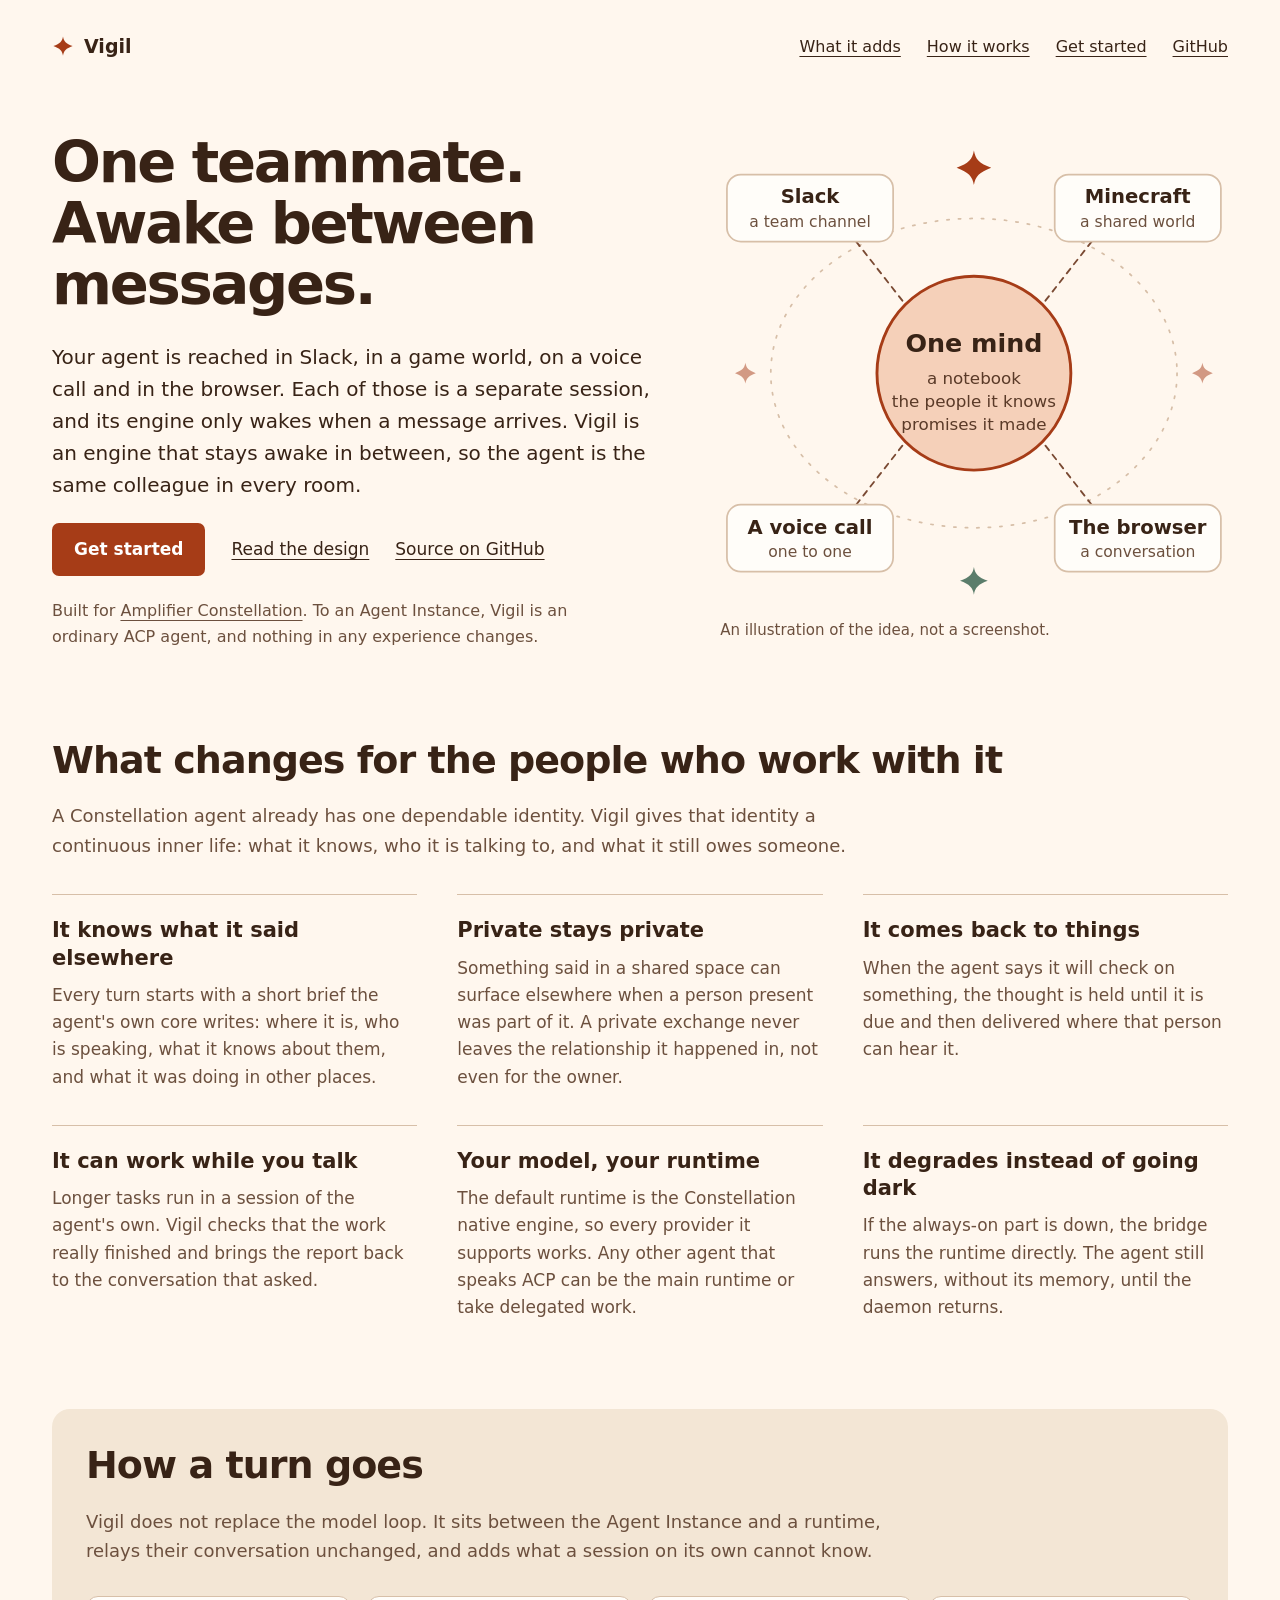
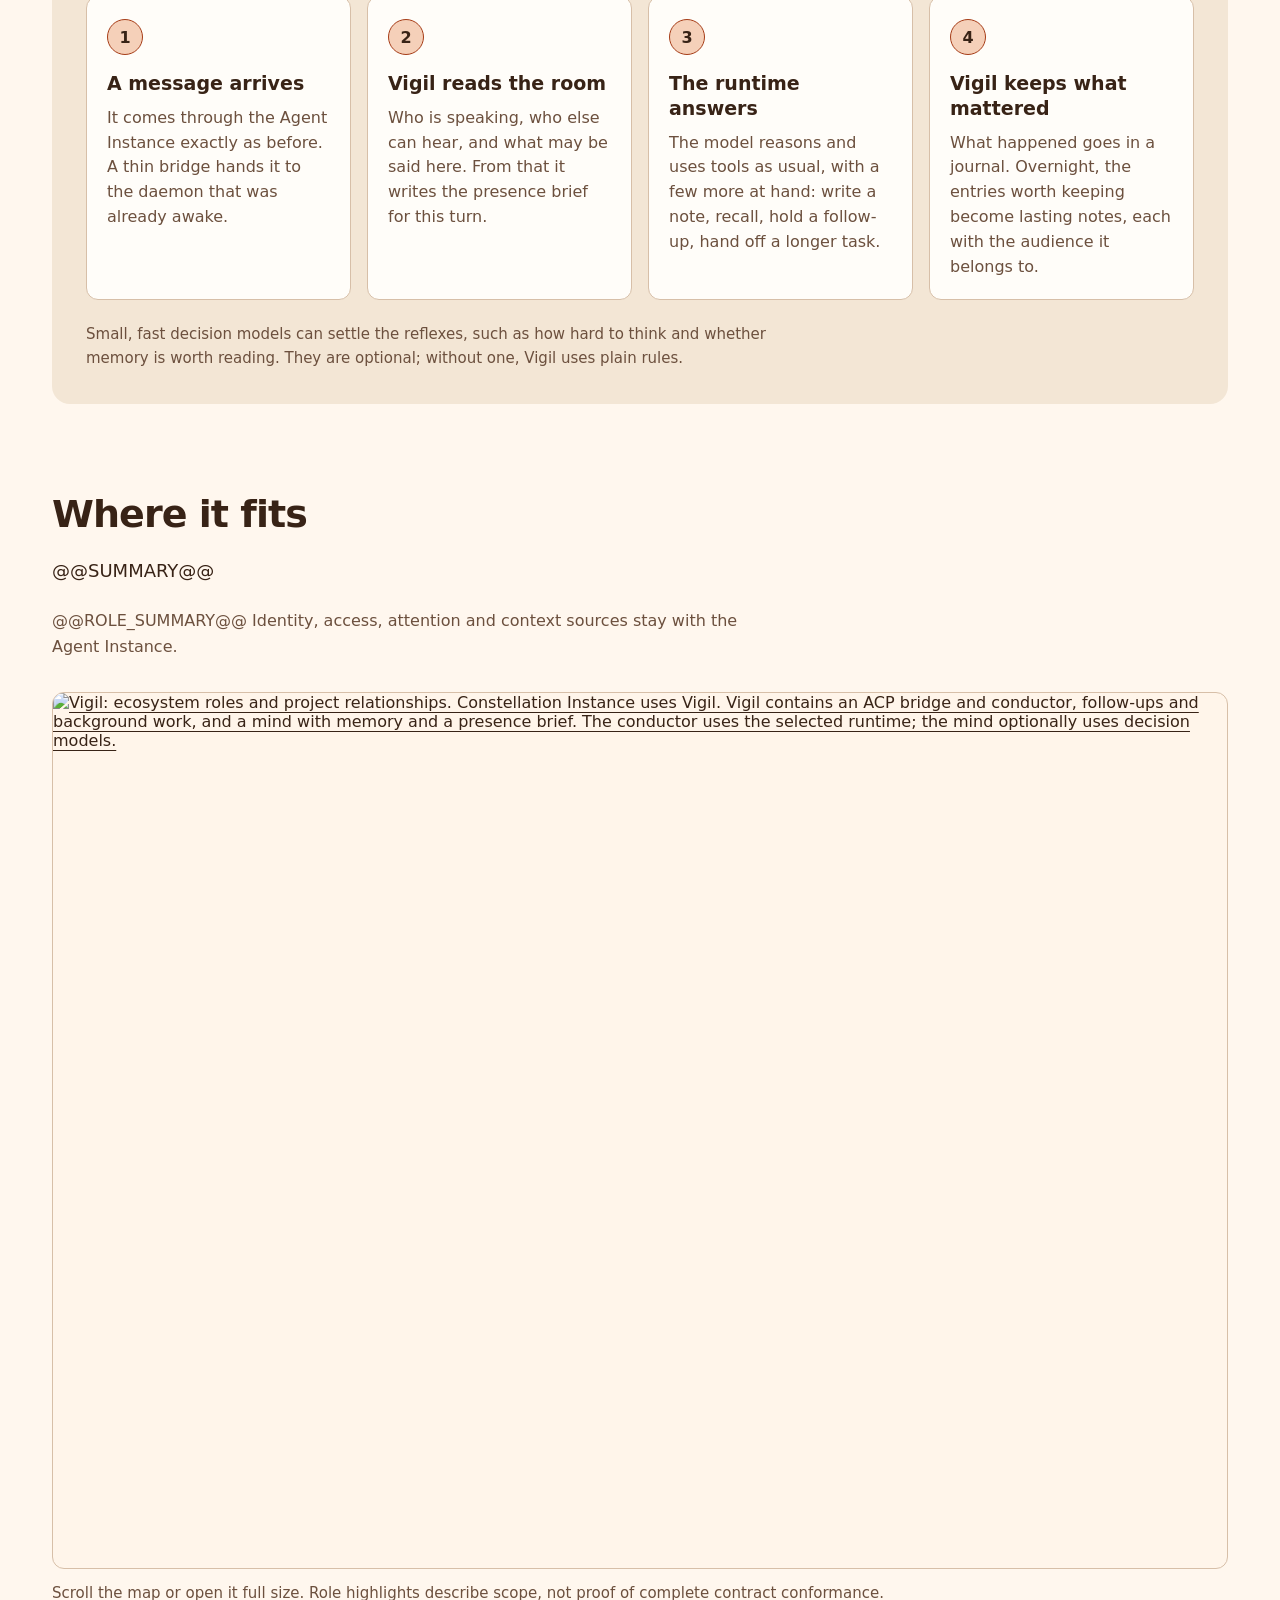
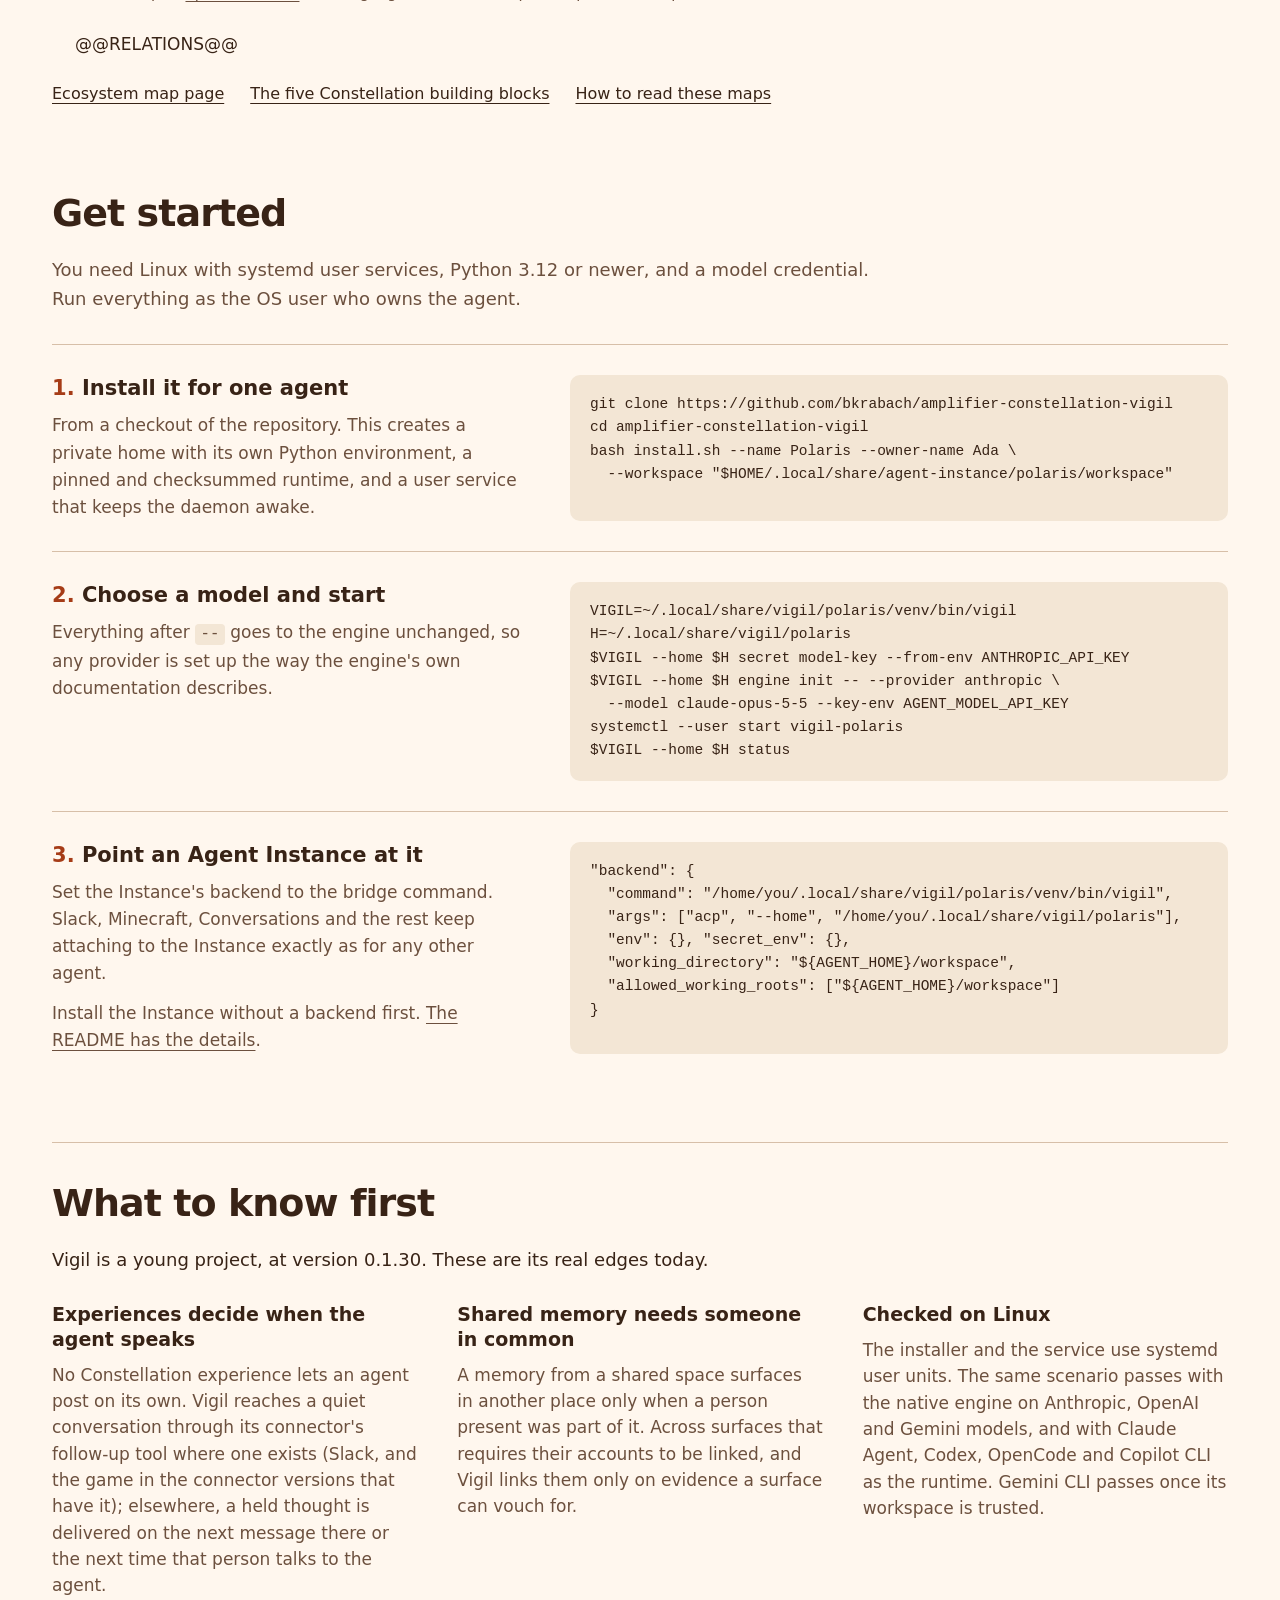
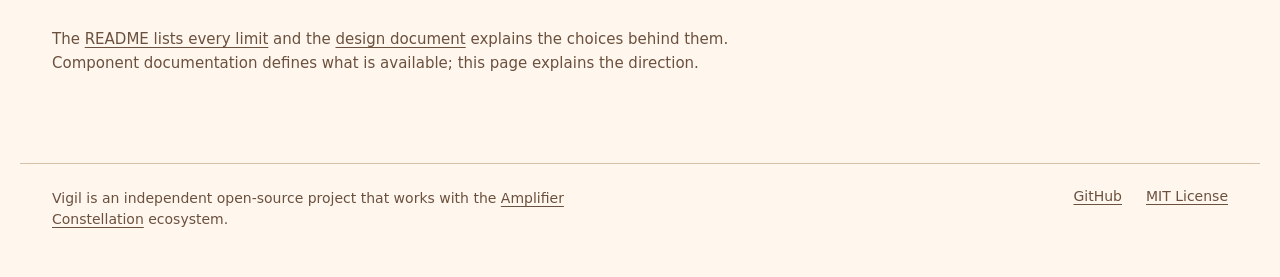
==== commit c52b7b41: "Never replace a wake request whose prompt may still come The connector's wake tool sends at most one" ====
--- a/site/index.html
+++ b/site/index.html
@@ -152,7 +152,7 @@
 
     <section id="limits" class="next" aria-labelledby="limits-title">
       <h2 id="limits-title">What to know first</h2>
-      <p>Vigil is a young project, at version 0.1.29. These are its real edges today.</p>
+      <p>Vigil is a young project, at version 0.1.30. These are its real edges today.</p>
       <dl>
         <div><dt>Experiences decide when the agent speaks</dt><dd>No Constellation experience lets an agent post on its own. Vigil reaches a quiet conversation through its connector's follow-up tool where one exists (Slack, and the game in the connector versions that have it); elsewhere, a held thought is delivered on the next message there or the next time that person talks to the agent.</dd></div>
         <div><dt>Shared memory needs someone in common</dt><dd>A memory from a shared space surfaces in another place only when a person present was part of it. Across surfaces that requires their accounts to be linked, and Vigil links them only on evidence a surface can vouch for.</dd></div>
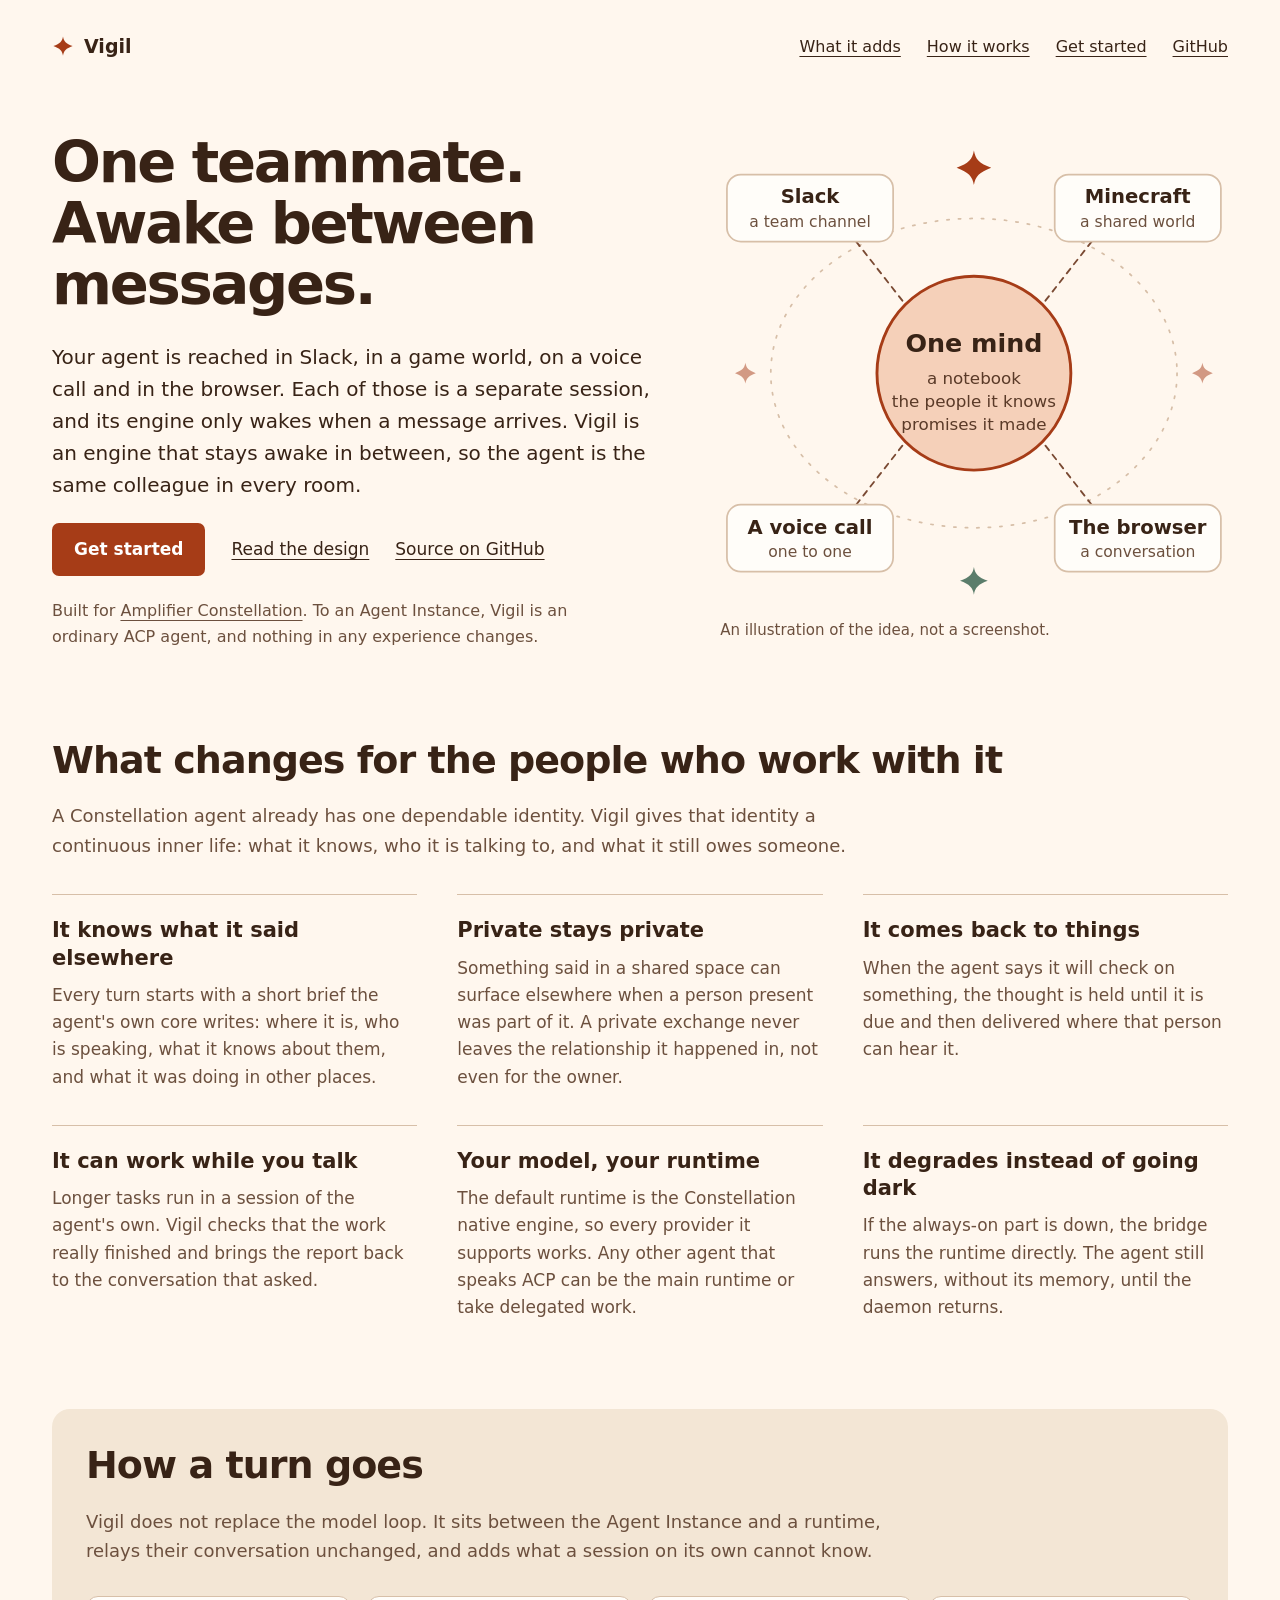
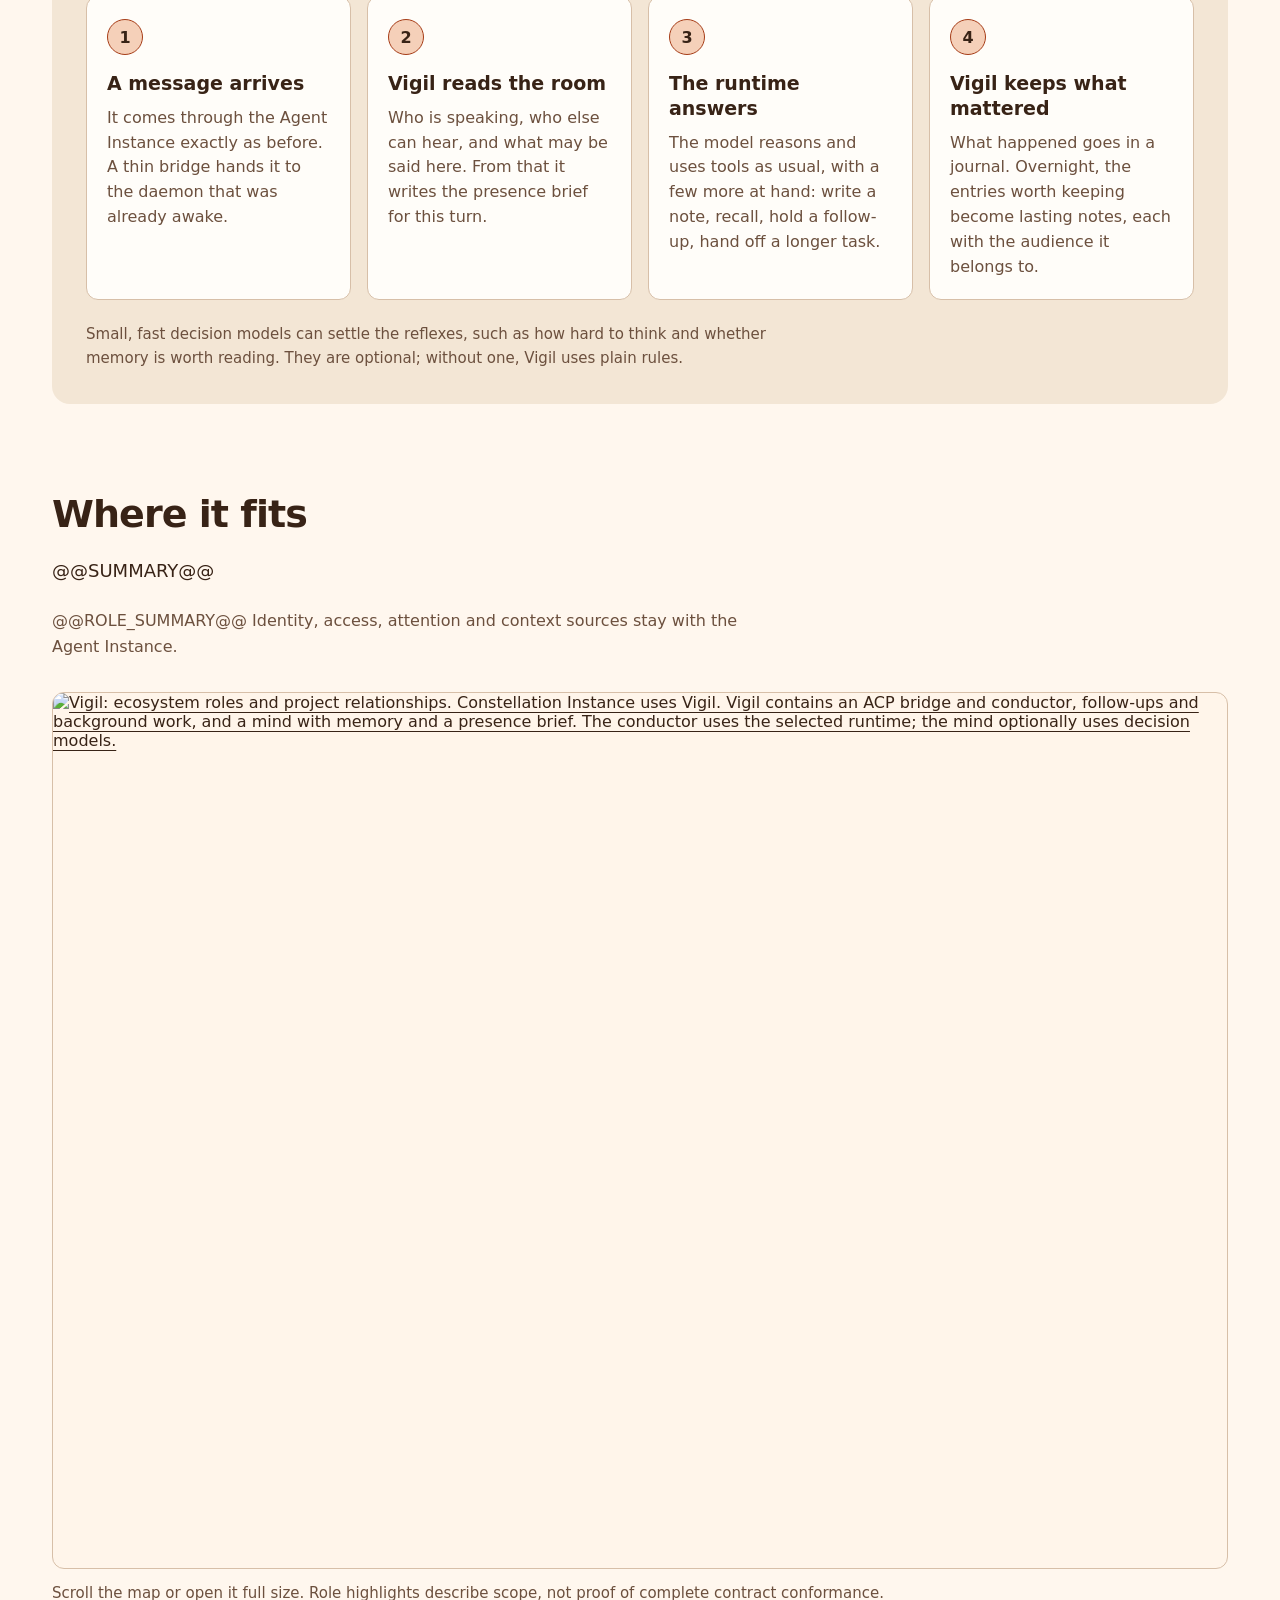
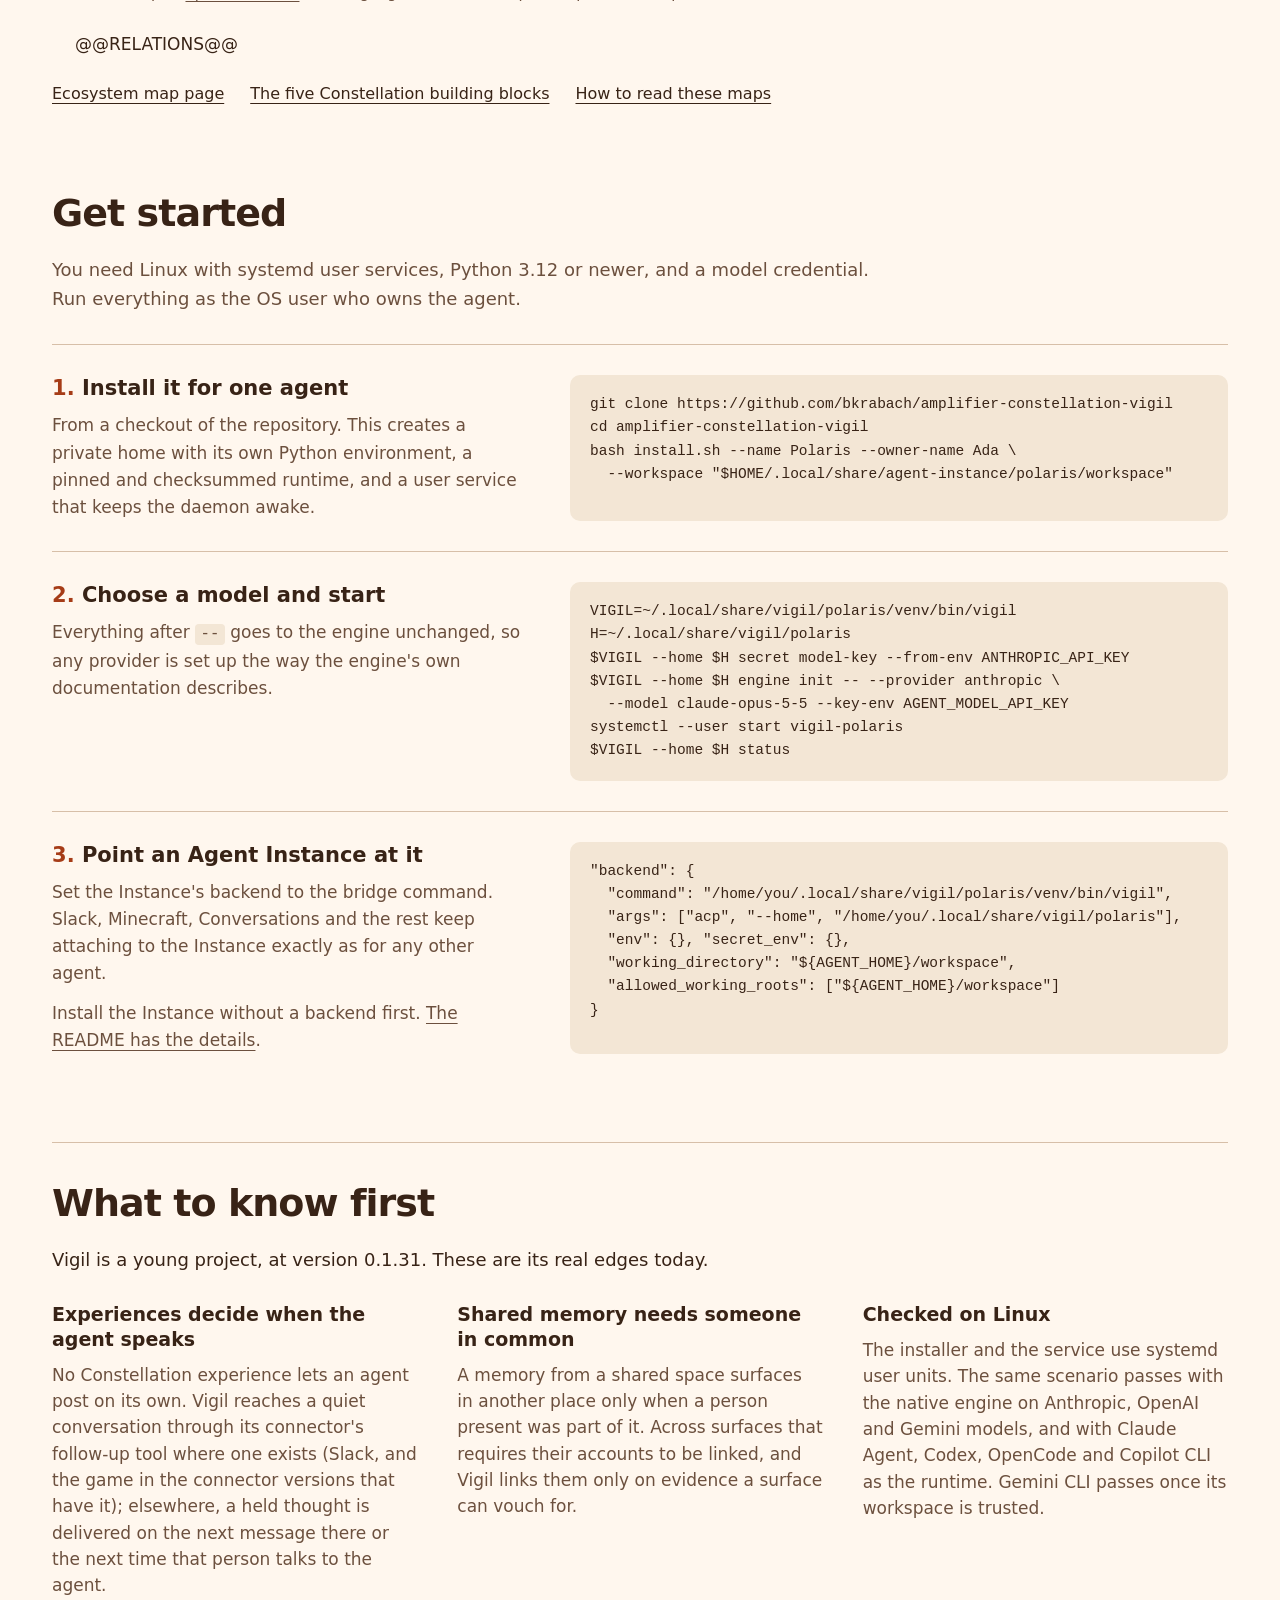
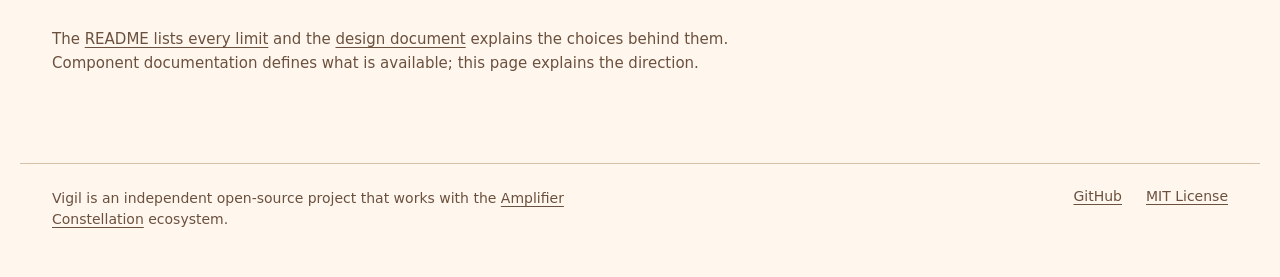
==== commit 08d1e8d7: "Find a connector's wake tool before anyone speaks, and keep its id Vigil learned a connector's tools" ====
--- a/site/index.html
+++ b/site/index.html
@@ -152,7 +152,7 @@
 
     <section id="limits" class="next" aria-labelledby="limits-title">
       <h2 id="limits-title">What to know first</h2>
-      <p>Vigil is a young project, at version 0.1.30. These are its real edges today.</p>
+      <p>Vigil is a young project, at version 0.1.31. These are its real edges today.</p>
       <dl>
         <div><dt>Experiences decide when the agent speaks</dt><dd>No Constellation experience lets an agent post on its own. Vigil reaches a quiet conversation through its connector's follow-up tool where one exists (Slack, and the game in the connector versions that have it); elsewhere, a held thought is delivered on the next message there or the next time that person talks to the agent.</dd></div>
         <div><dt>Shared memory needs someone in common</dt><dd>A memory from a shared space surfaces in another place only when a person present was part of it. Across surfaces that requires their accounts to be linked, and Vigil links them only on evidence a surface can vouch for.</dd></div>
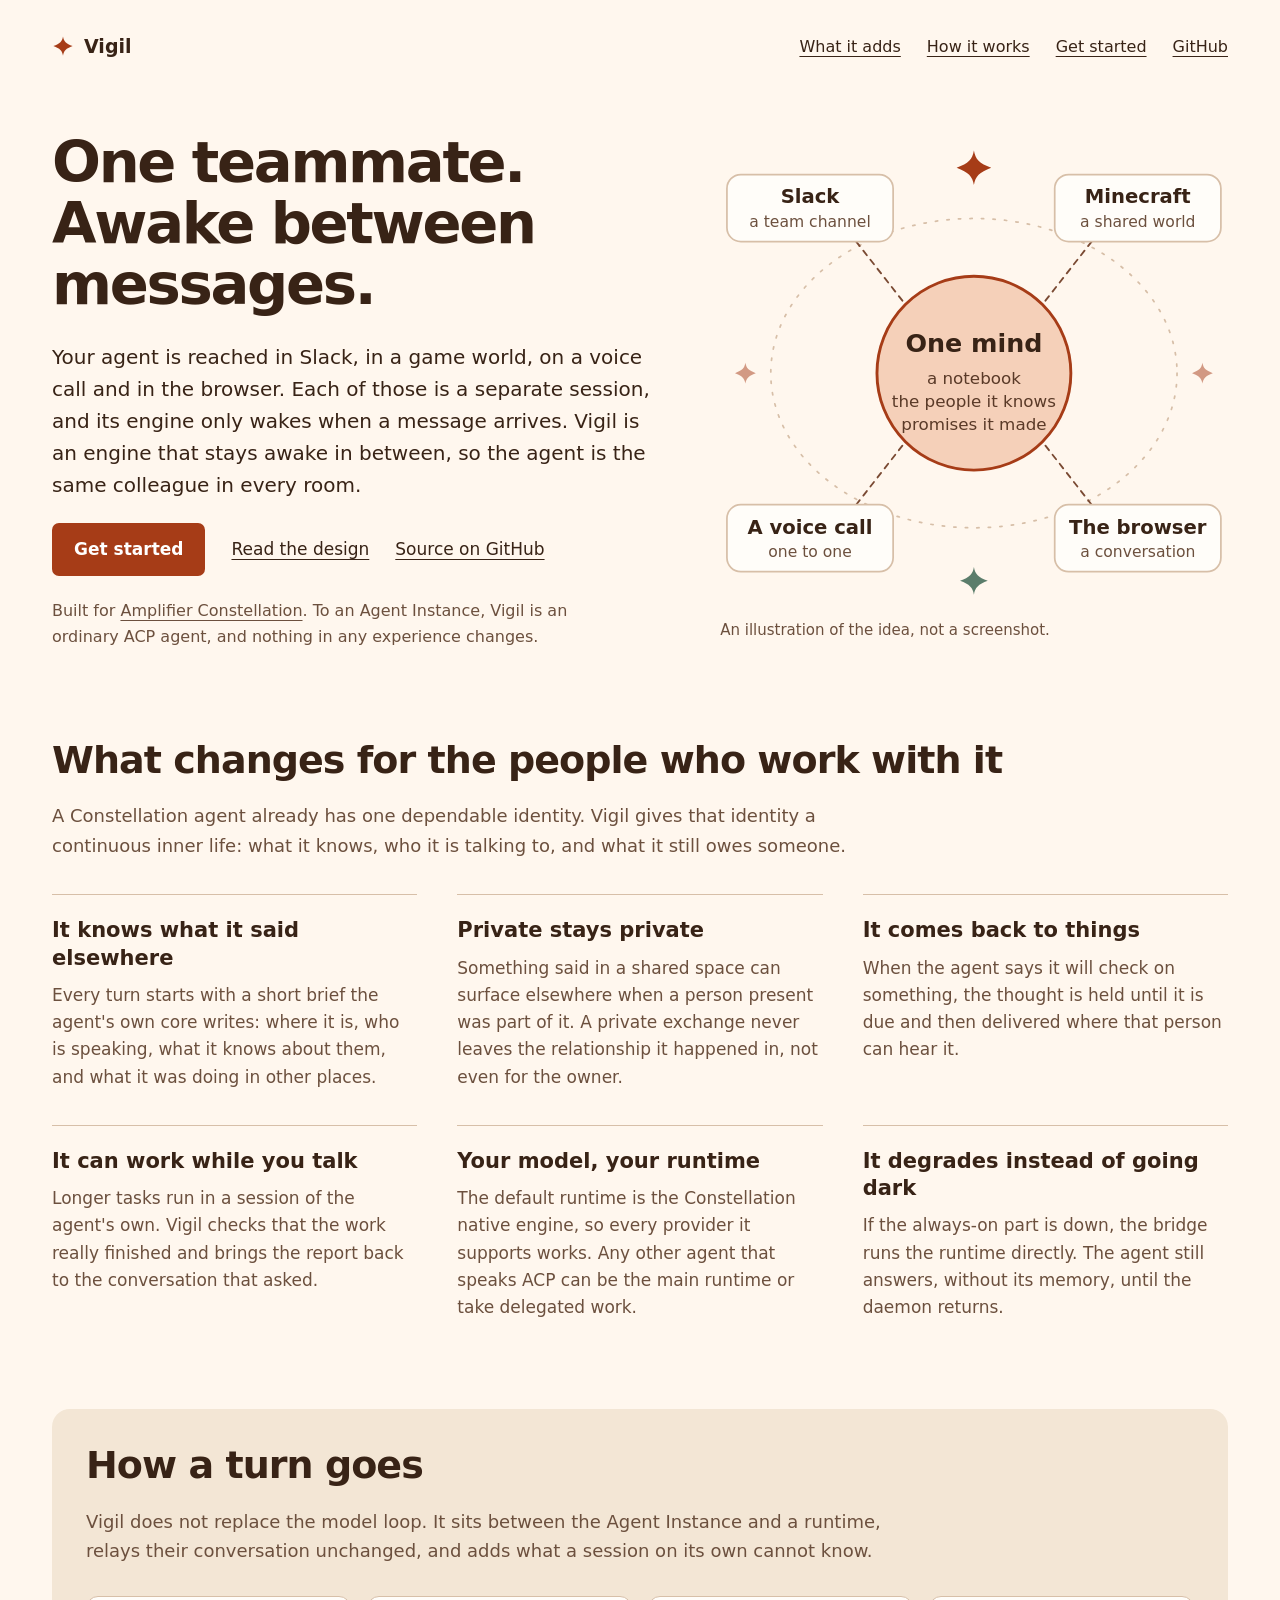
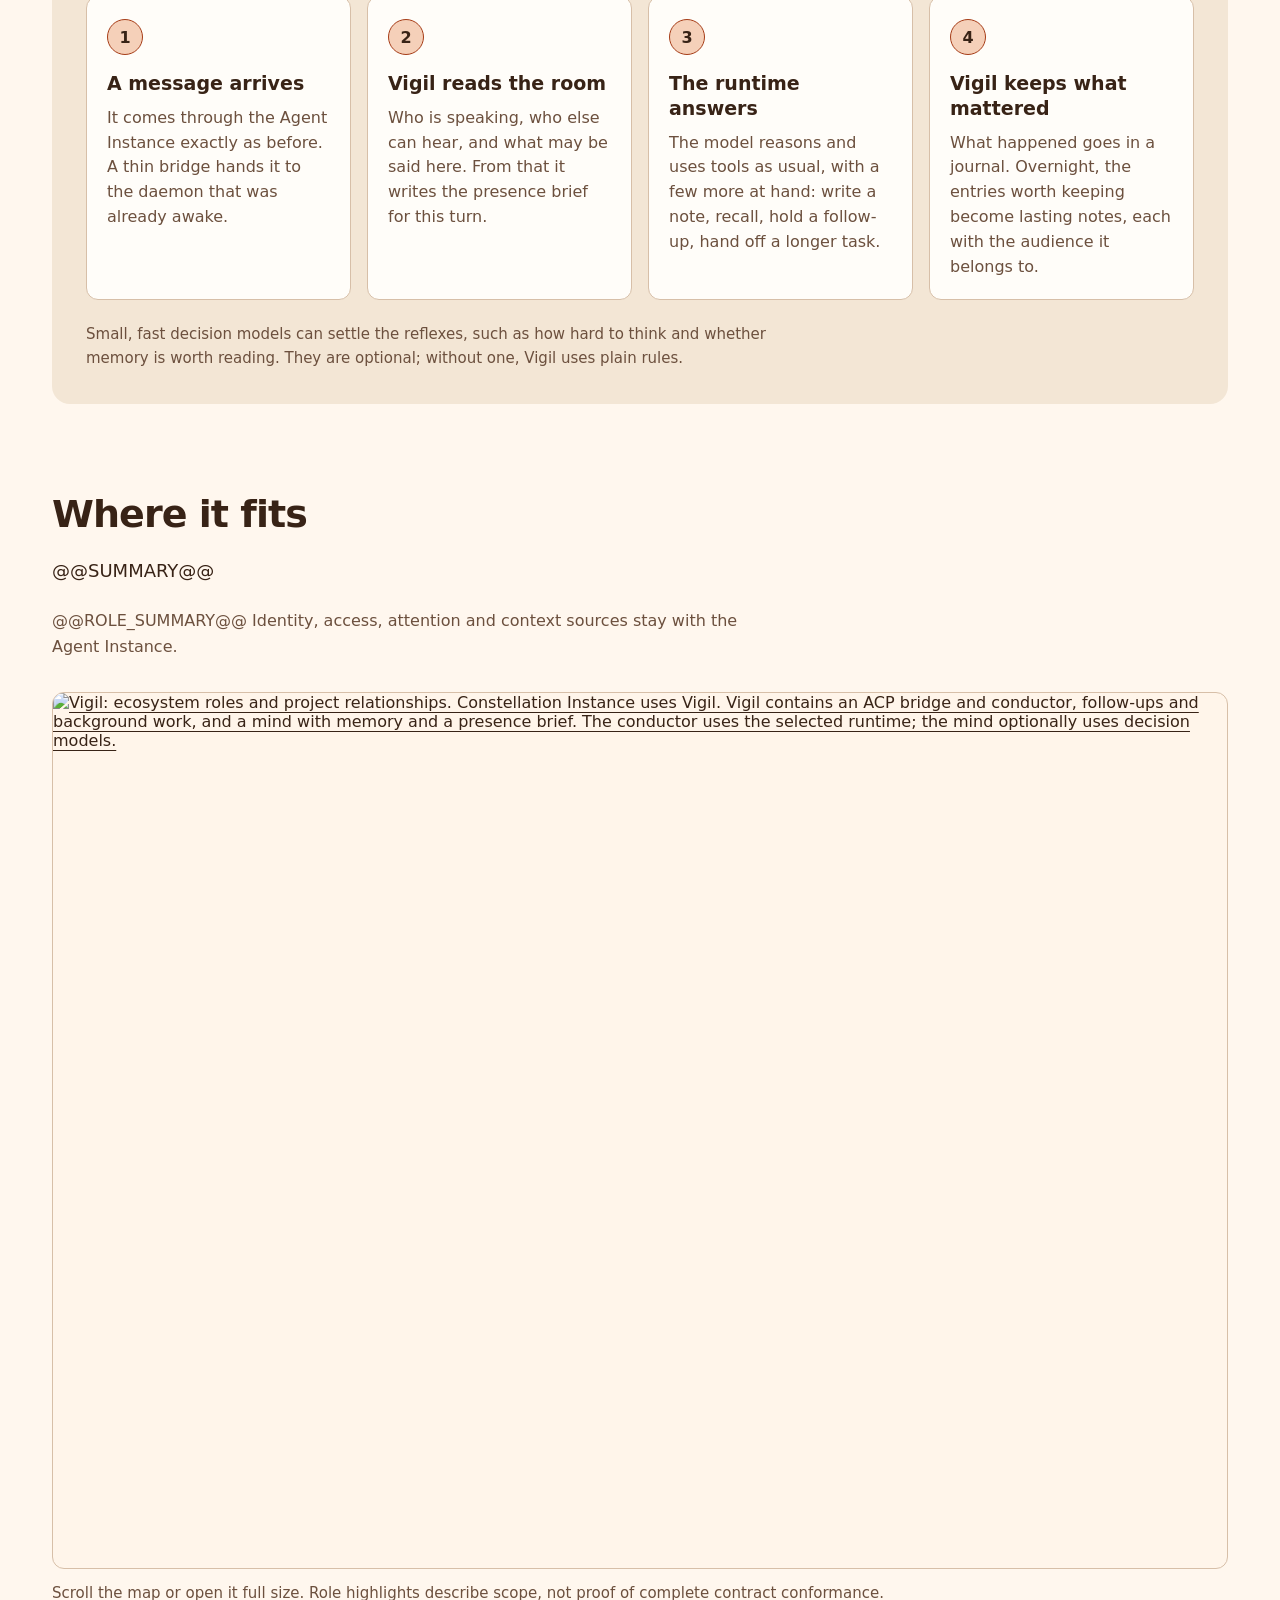
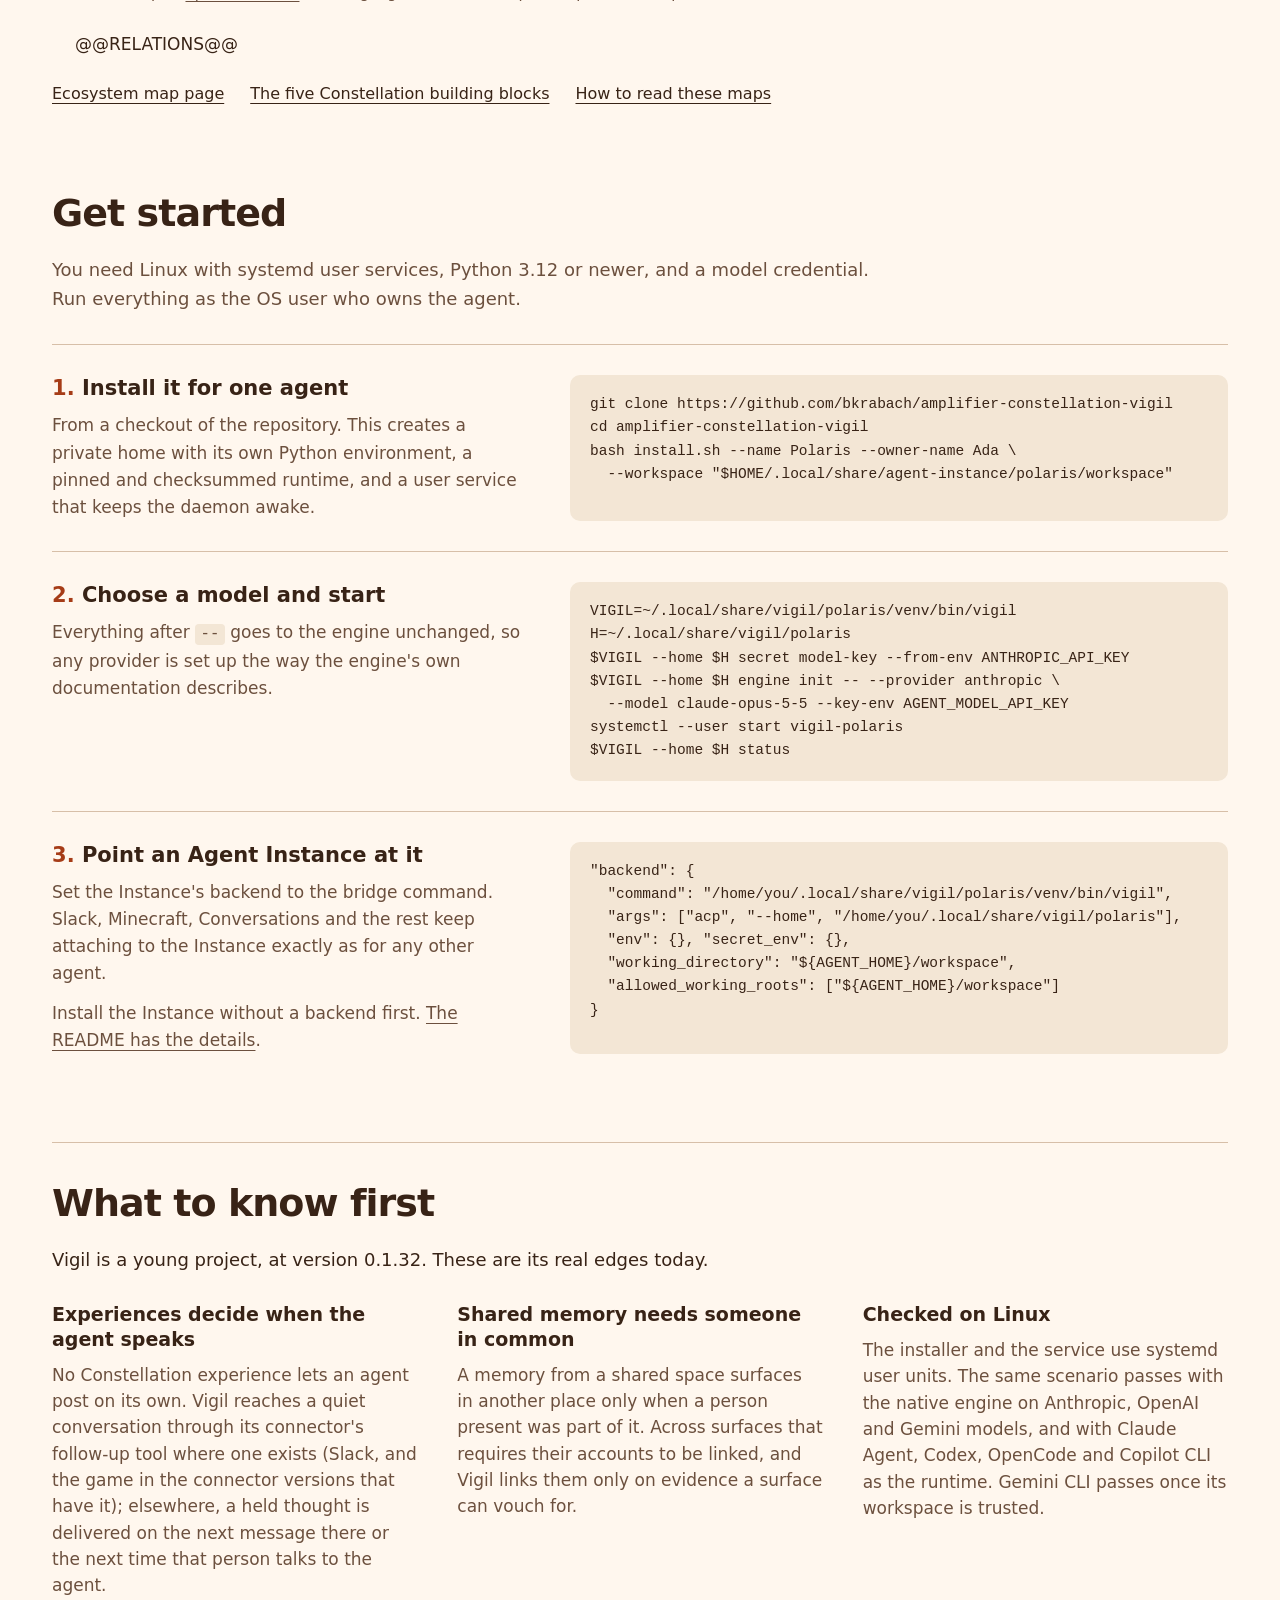
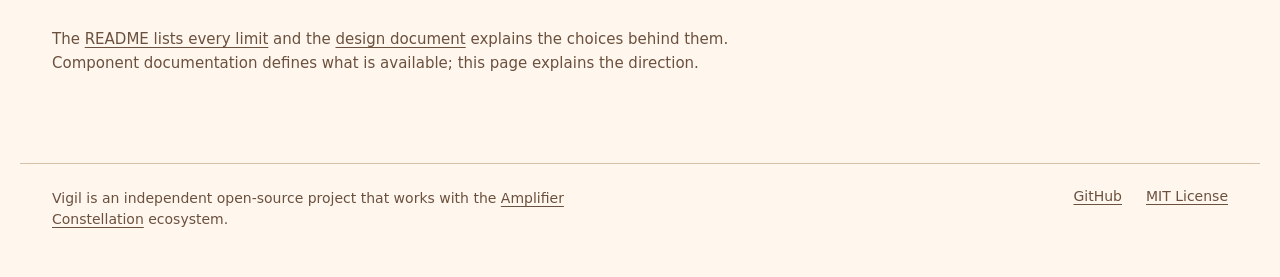
==== commit f364e5ed: "Pin engine 0.15.16: one lost tool reply no longer costs a session its tools Up to 0.15.15 an HTTP MC" ====
--- a/site/index.html
+++ b/site/index.html
@@ -152,7 +152,7 @@
 
     <section id="limits" class="next" aria-labelledby="limits-title">
       <h2 id="limits-title">What to know first</h2>
-      <p>Vigil is a young project, at version 0.1.31. These are its real edges today.</p>
+      <p>Vigil is a young project, at version 0.1.32. These are its real edges today.</p>
       <dl>
         <div><dt>Experiences decide when the agent speaks</dt><dd>No Constellation experience lets an agent post on its own. Vigil reaches a quiet conversation through its connector's follow-up tool where one exists (Slack, and the game in the connector versions that have it); elsewhere, a held thought is delivered on the next message there or the next time that person talks to the agent.</dd></div>
         <div><dt>Shared memory needs someone in common</dt><dd>A memory from a shared space surfaces in another place only when a person present was part of it. Across surfaces that requires their accounts to be linked, and Vigil links them only on evidence a surface can vouch for.</dd></div>
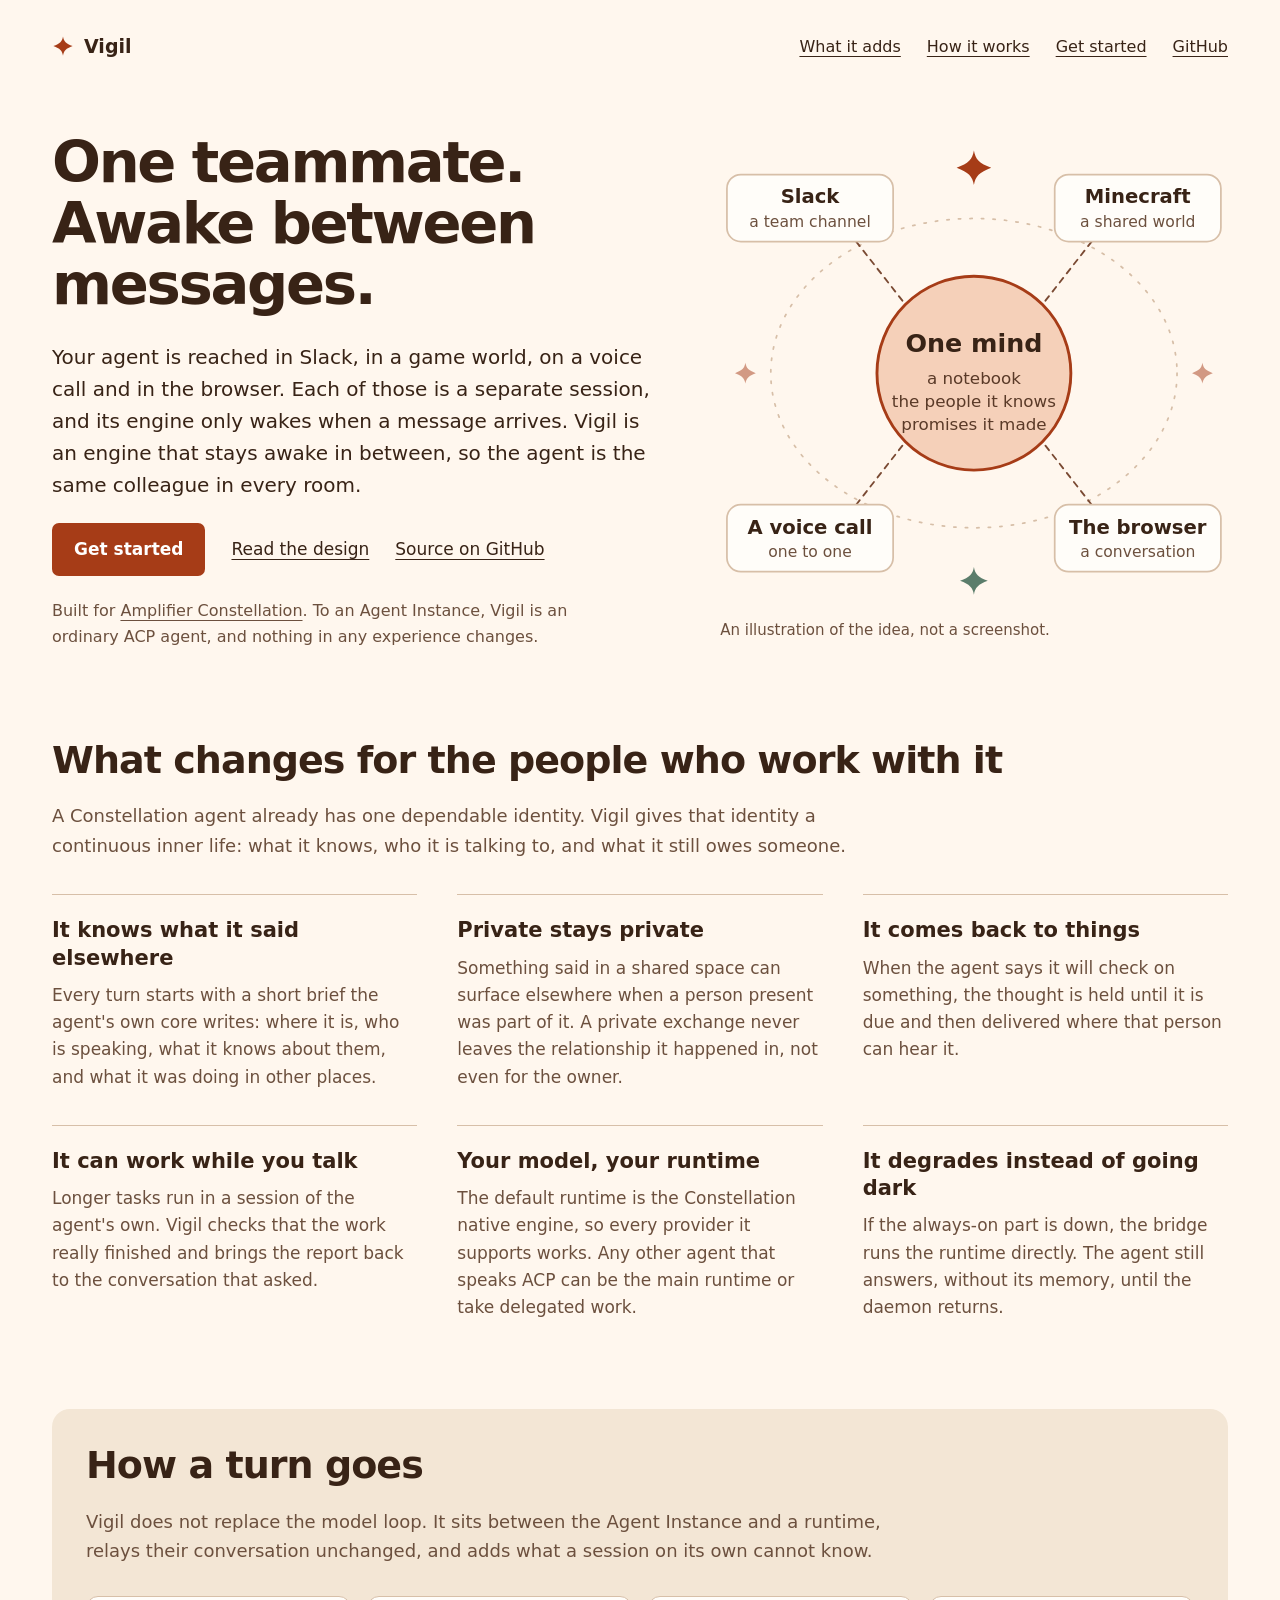
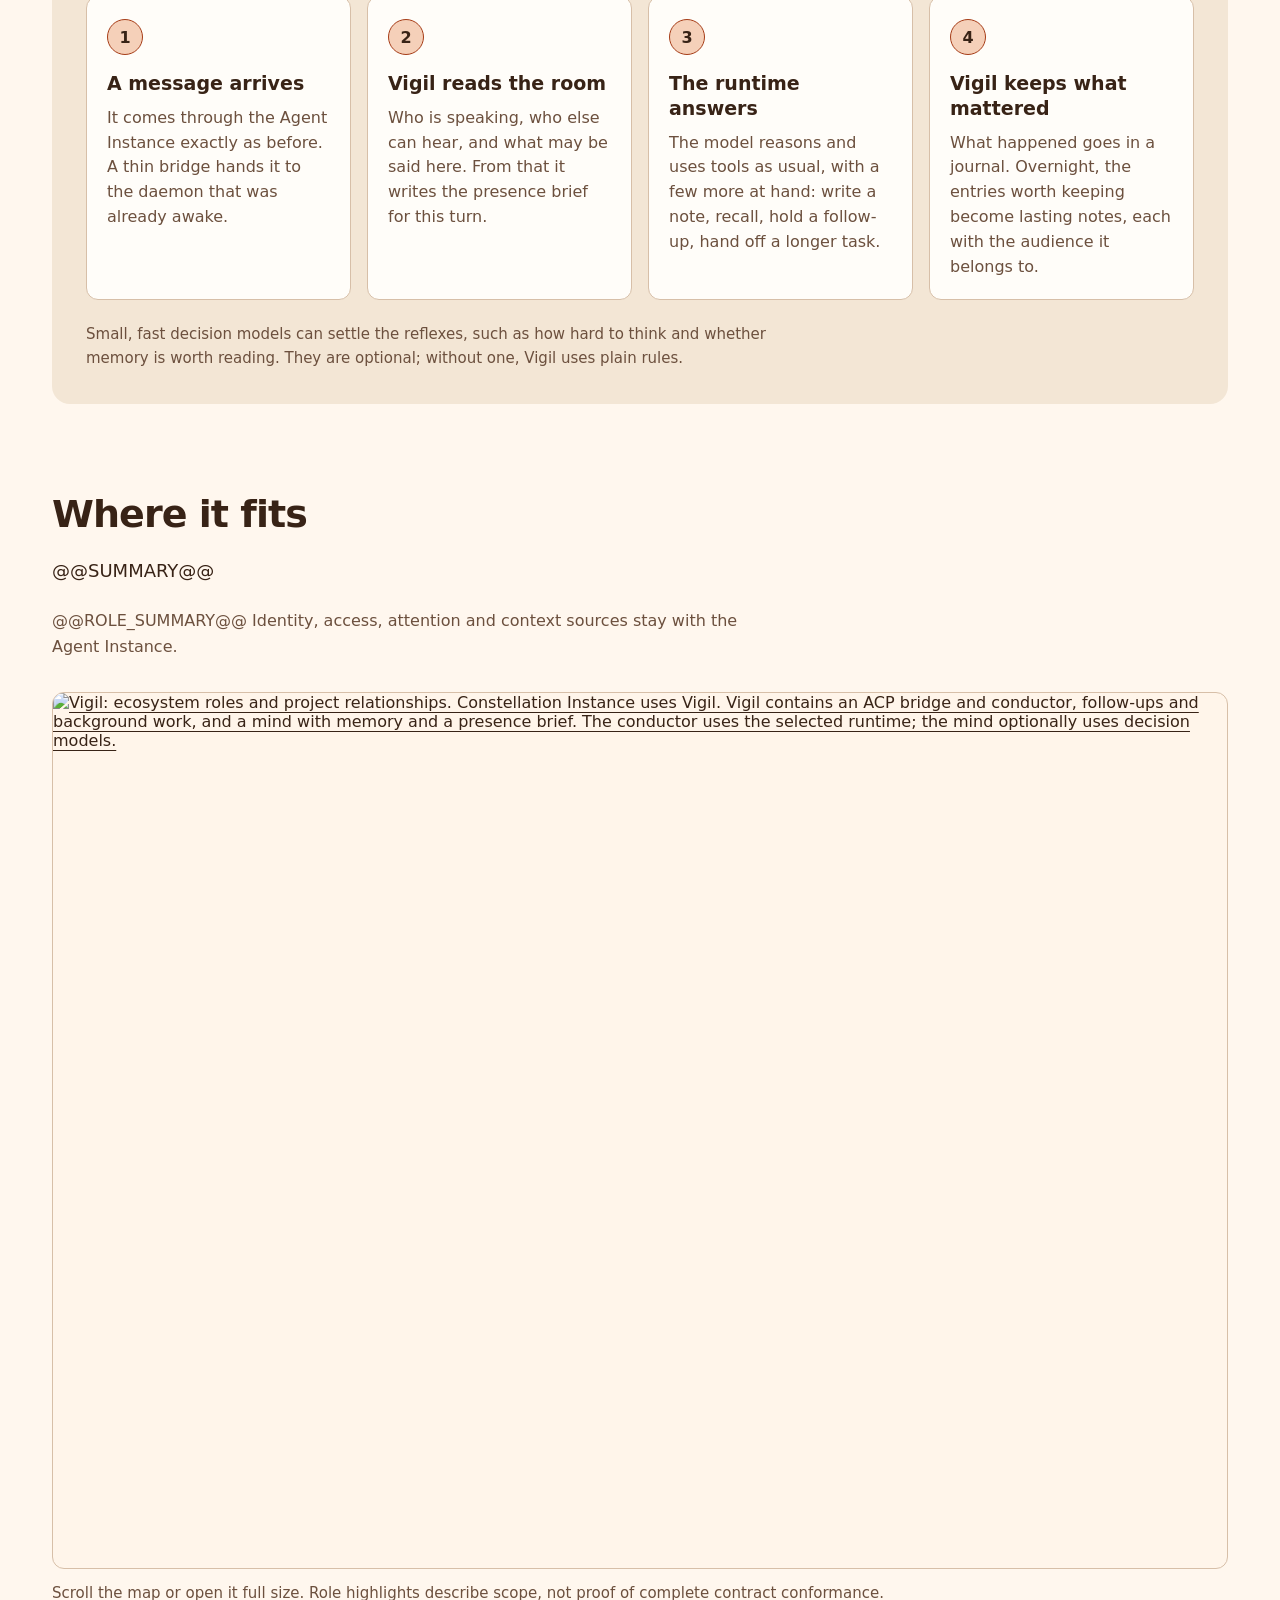
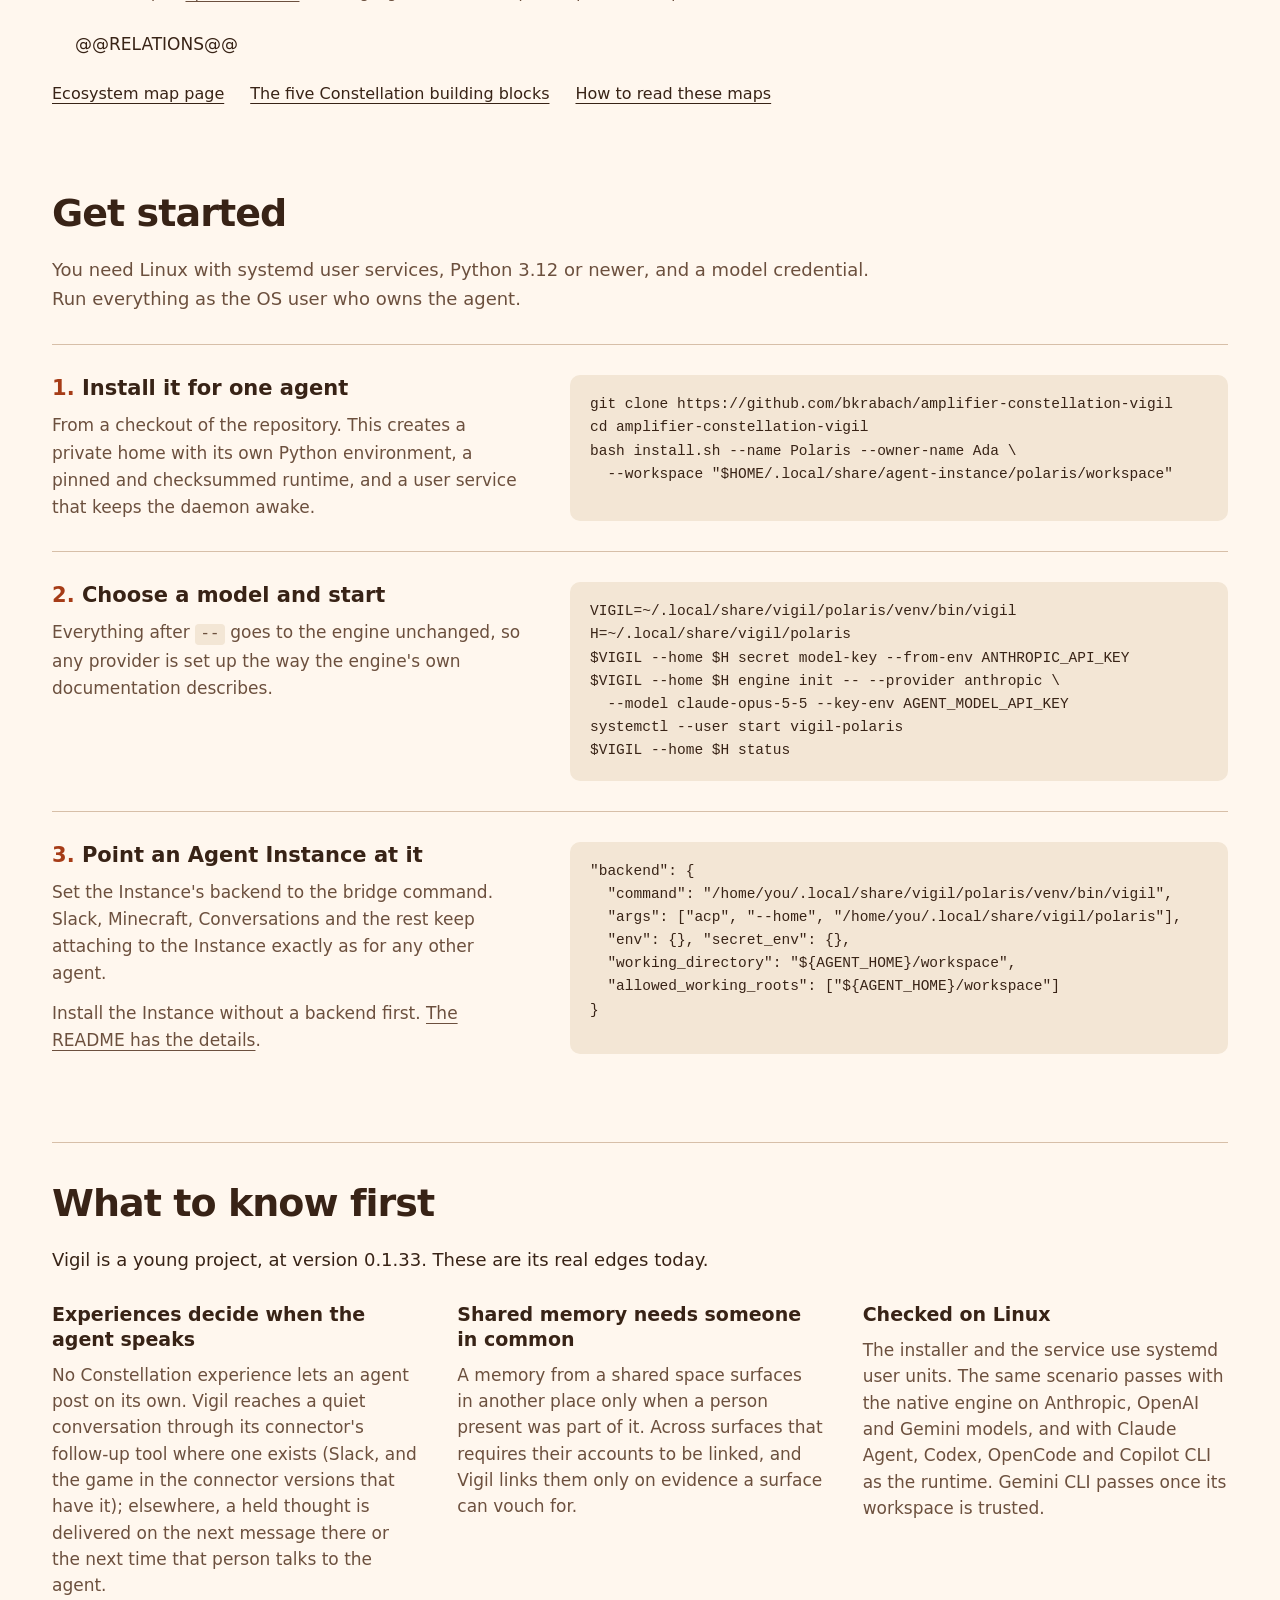
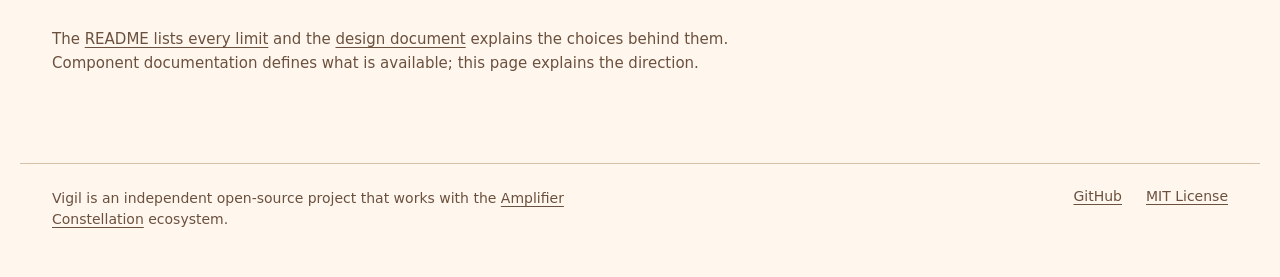
==== commit 2436f4f6: "Show a follow-up whole in the turn it woke, and word that turn for work too A follow-up the agent se" ====
--- a/site/index.html
+++ b/site/index.html
@@ -152,7 +152,7 @@
 
     <section id="limits" class="next" aria-labelledby="limits-title">
       <h2 id="limits-title">What to know first</h2>
-      <p>Vigil is a young project, at version 0.1.32. These are its real edges today.</p>
+      <p>Vigil is a young project, at version 0.1.33. These are its real edges today.</p>
       <dl>
         <div><dt>Experiences decide when the agent speaks</dt><dd>No Constellation experience lets an agent post on its own. Vigil reaches a quiet conversation through its connector's follow-up tool where one exists (Slack, and the game in the connector versions that have it); elsewhere, a held thought is delivered on the next message there or the next time that person talks to the agent.</dd></div>
         <div><dt>Shared memory needs someone in common</dt><dd>A memory from a shared space surfaces in another place only when a person present was part of it. Across surfaces that requires their accounts to be linked, and Vigil links them only on evidence a surface can vouch for.</dd></div>
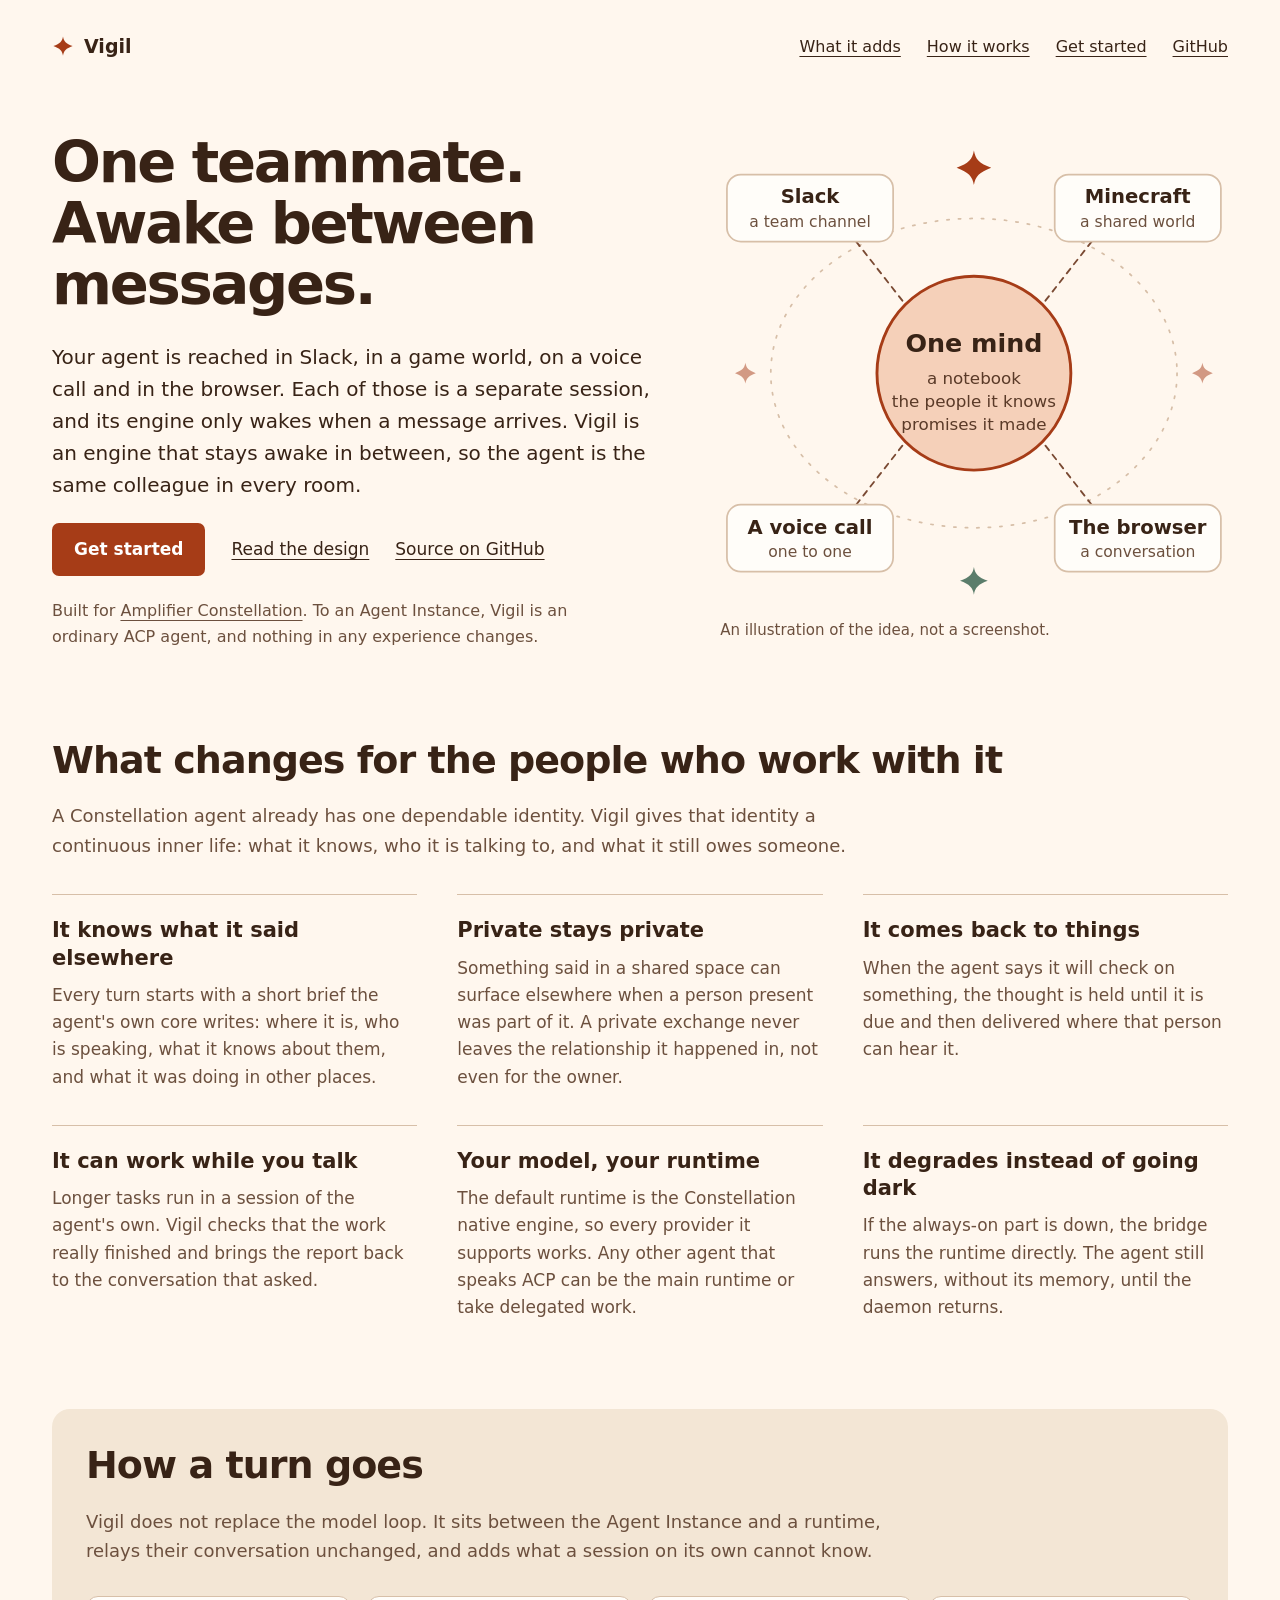
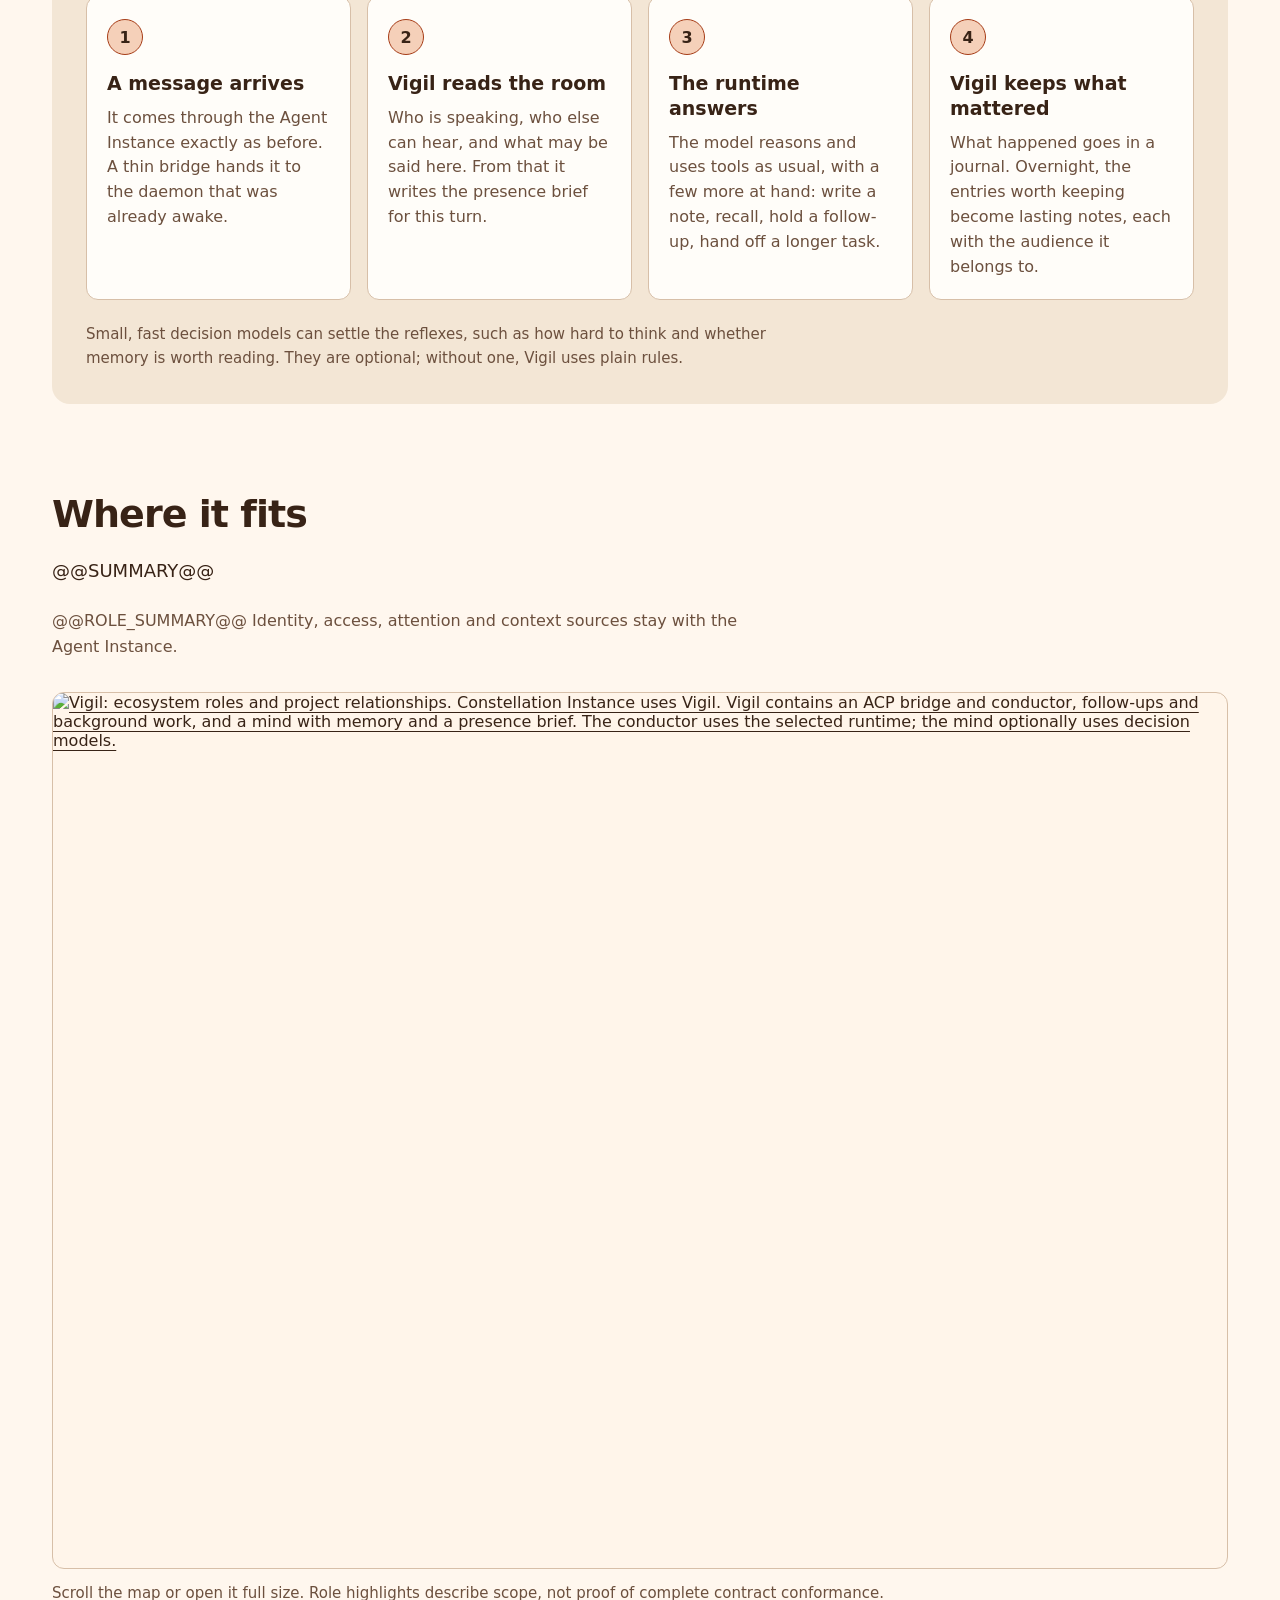
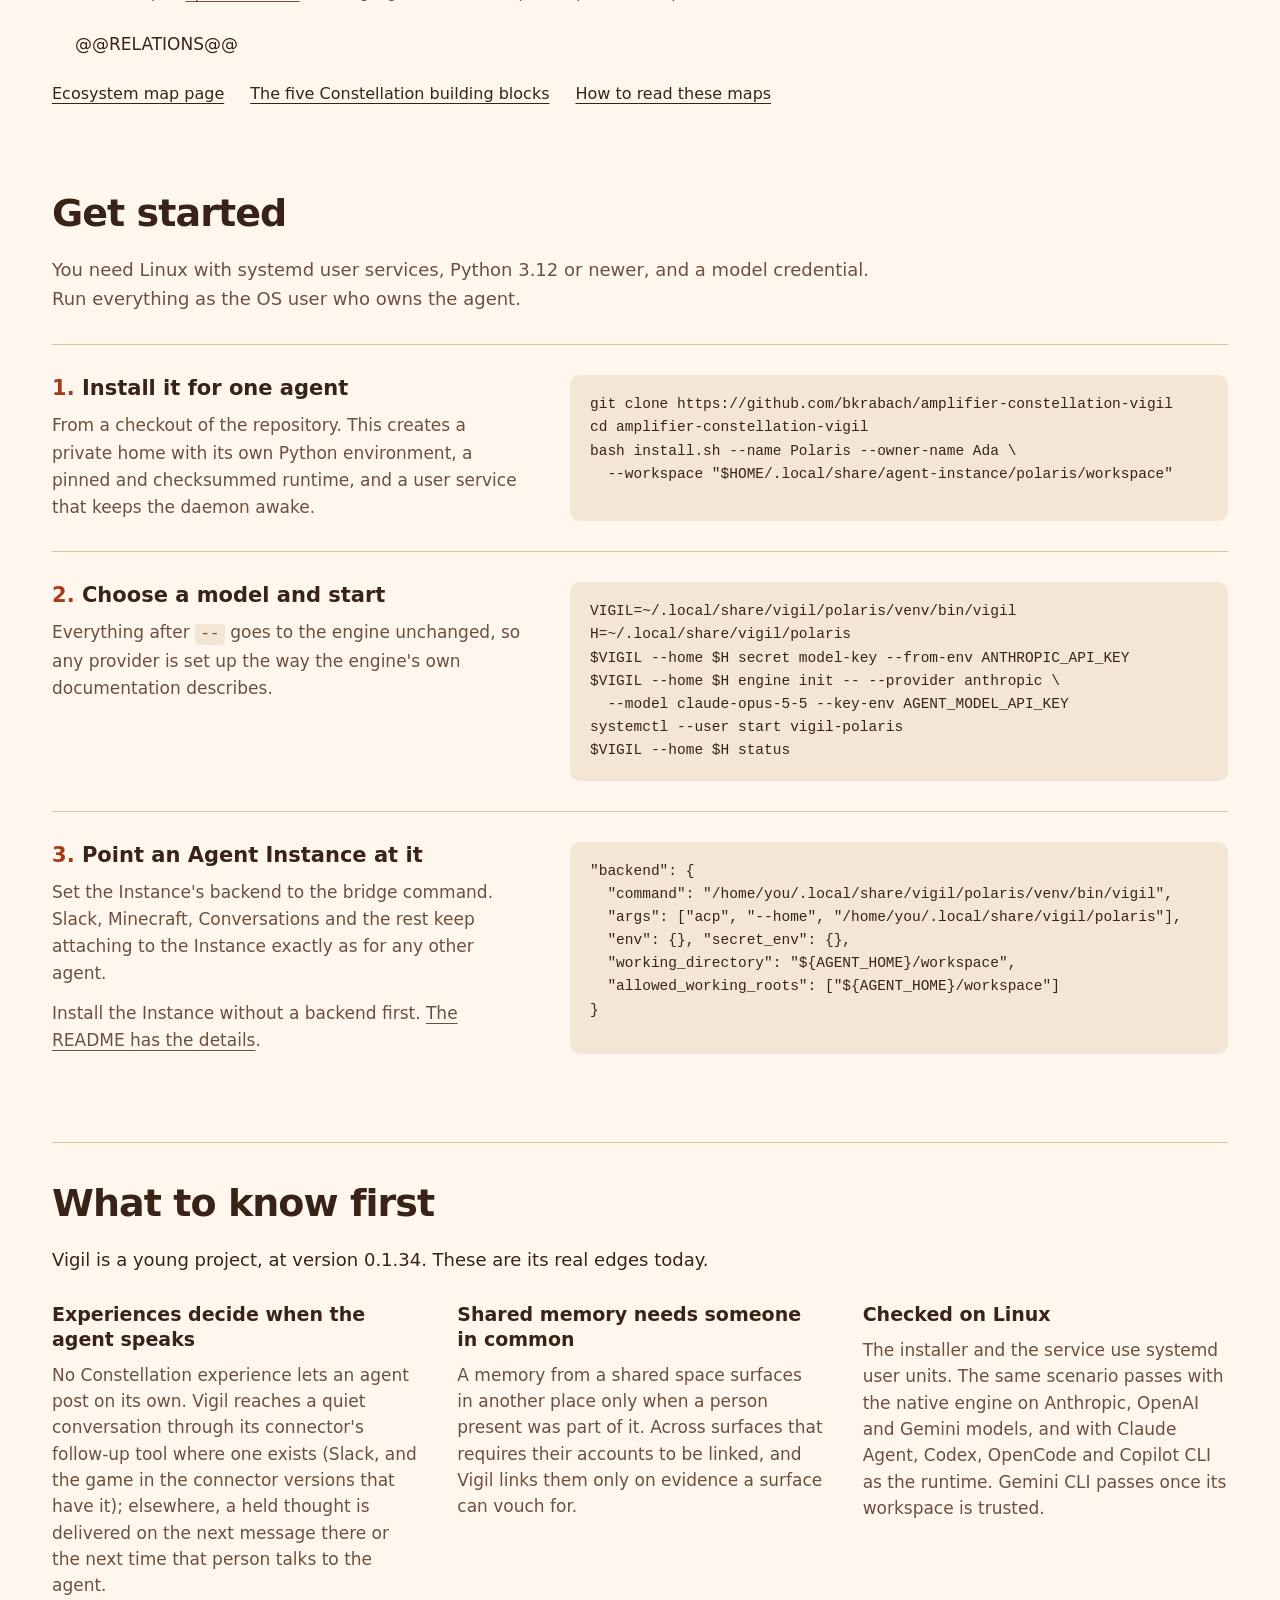
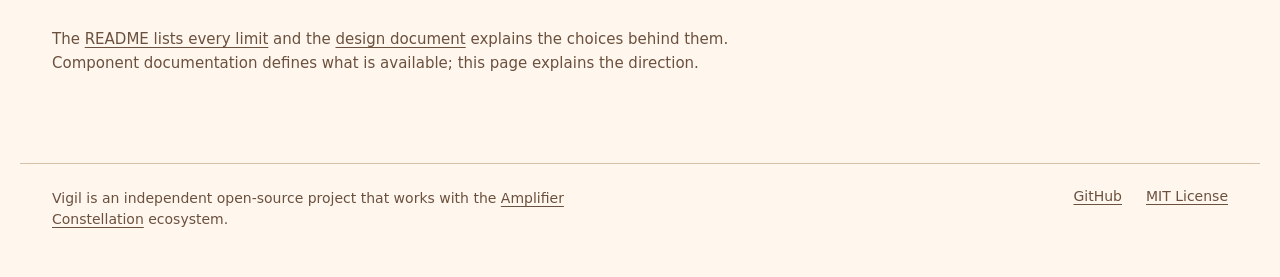
==== commit ccfc445f: "Show what is already held for a place, and say that a reply wakes the agent (0.1.34) A live agent in" ====
--- a/site/index.html
+++ b/site/index.html
@@ -152,7 +152,7 @@
 
     <section id="limits" class="next" aria-labelledby="limits-title">
       <h2 id="limits-title">What to know first</h2>
-      <p>Vigil is a young project, at version 0.1.33. These are its real edges today.</p>
+      <p>Vigil is a young project, at version 0.1.34. These are its real edges today.</p>
       <dl>
         <div><dt>Experiences decide when the agent speaks</dt><dd>No Constellation experience lets an agent post on its own. Vigil reaches a quiet conversation through its connector's follow-up tool where one exists (Slack, and the game in the connector versions that have it); elsewhere, a held thought is delivered on the next message there or the next time that person talks to the agent.</dd></div>
         <div><dt>Shared memory needs someone in common</dt><dd>A memory from a shared space surfaces in another place only when a person present was part of it. Across surfaces that requires their accounts to be linked, and Vigil links them only on evidence a surface can vouch for.</dd></div>
